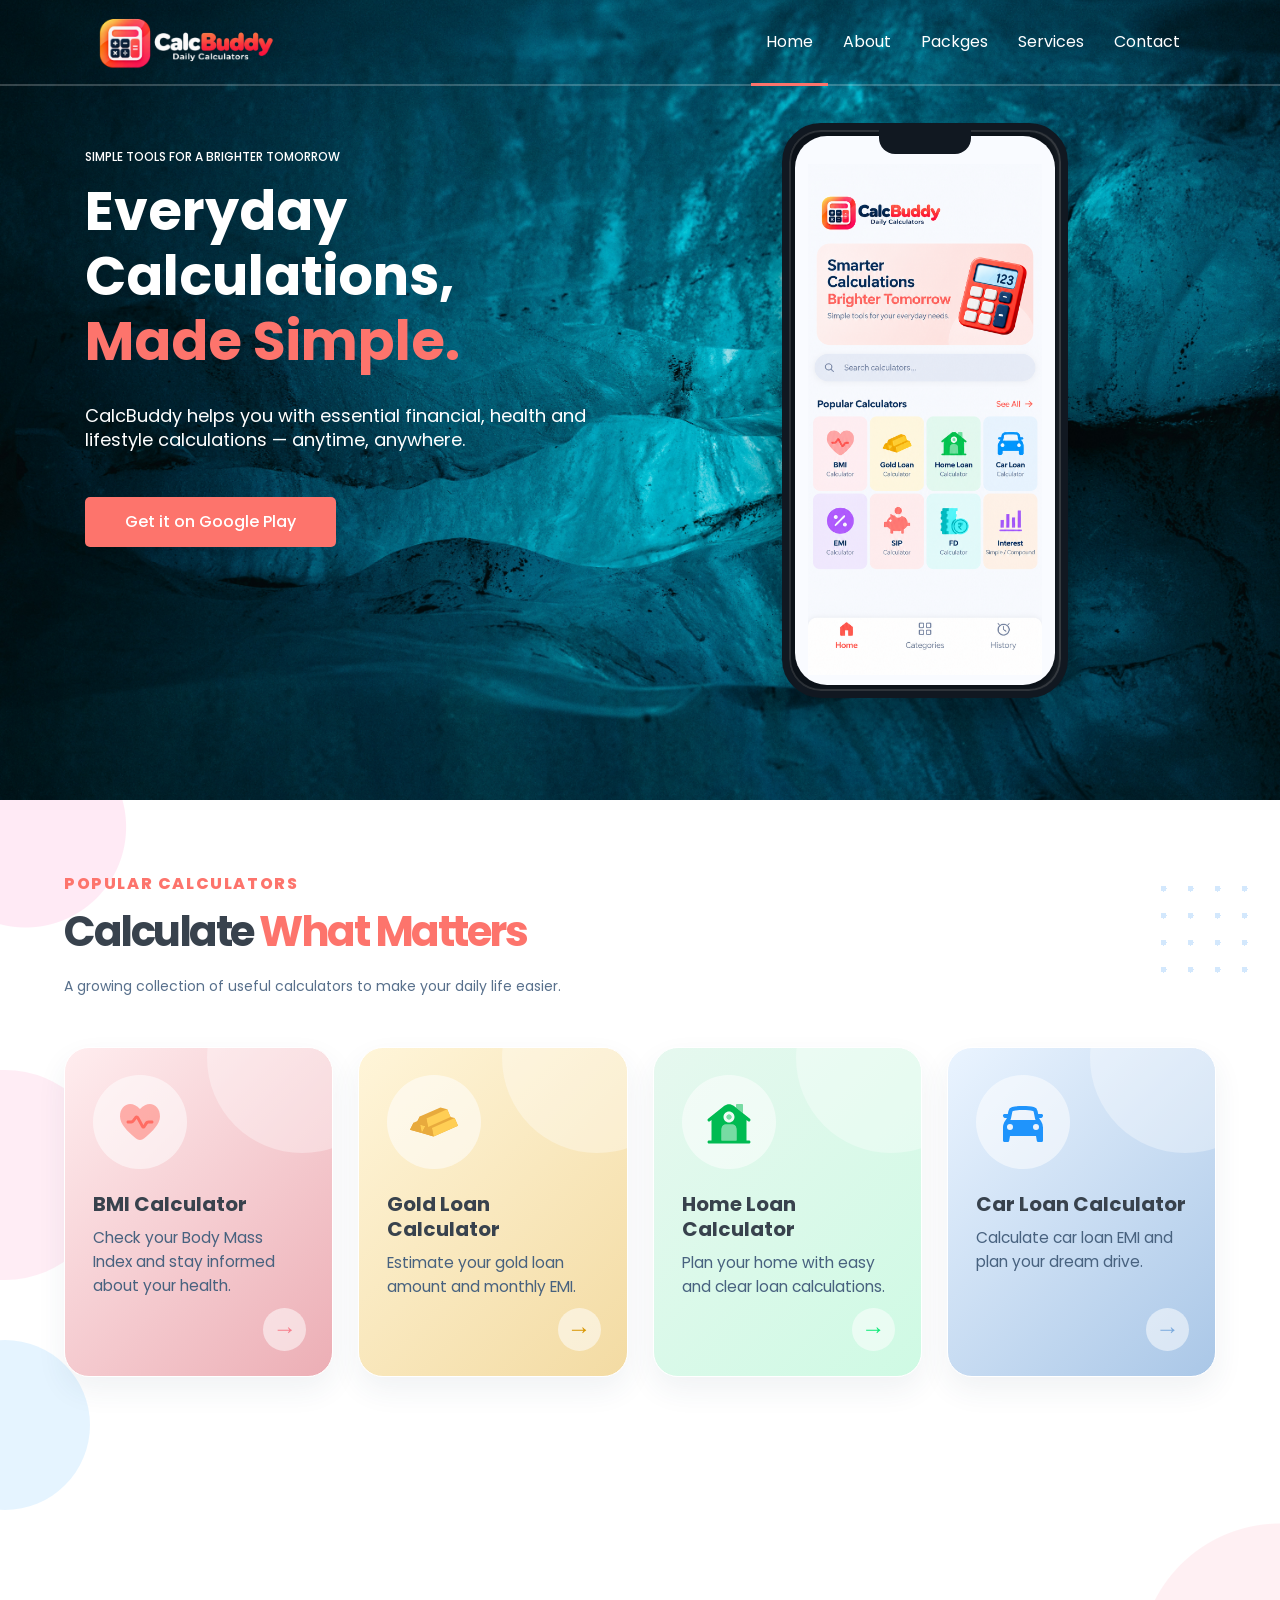
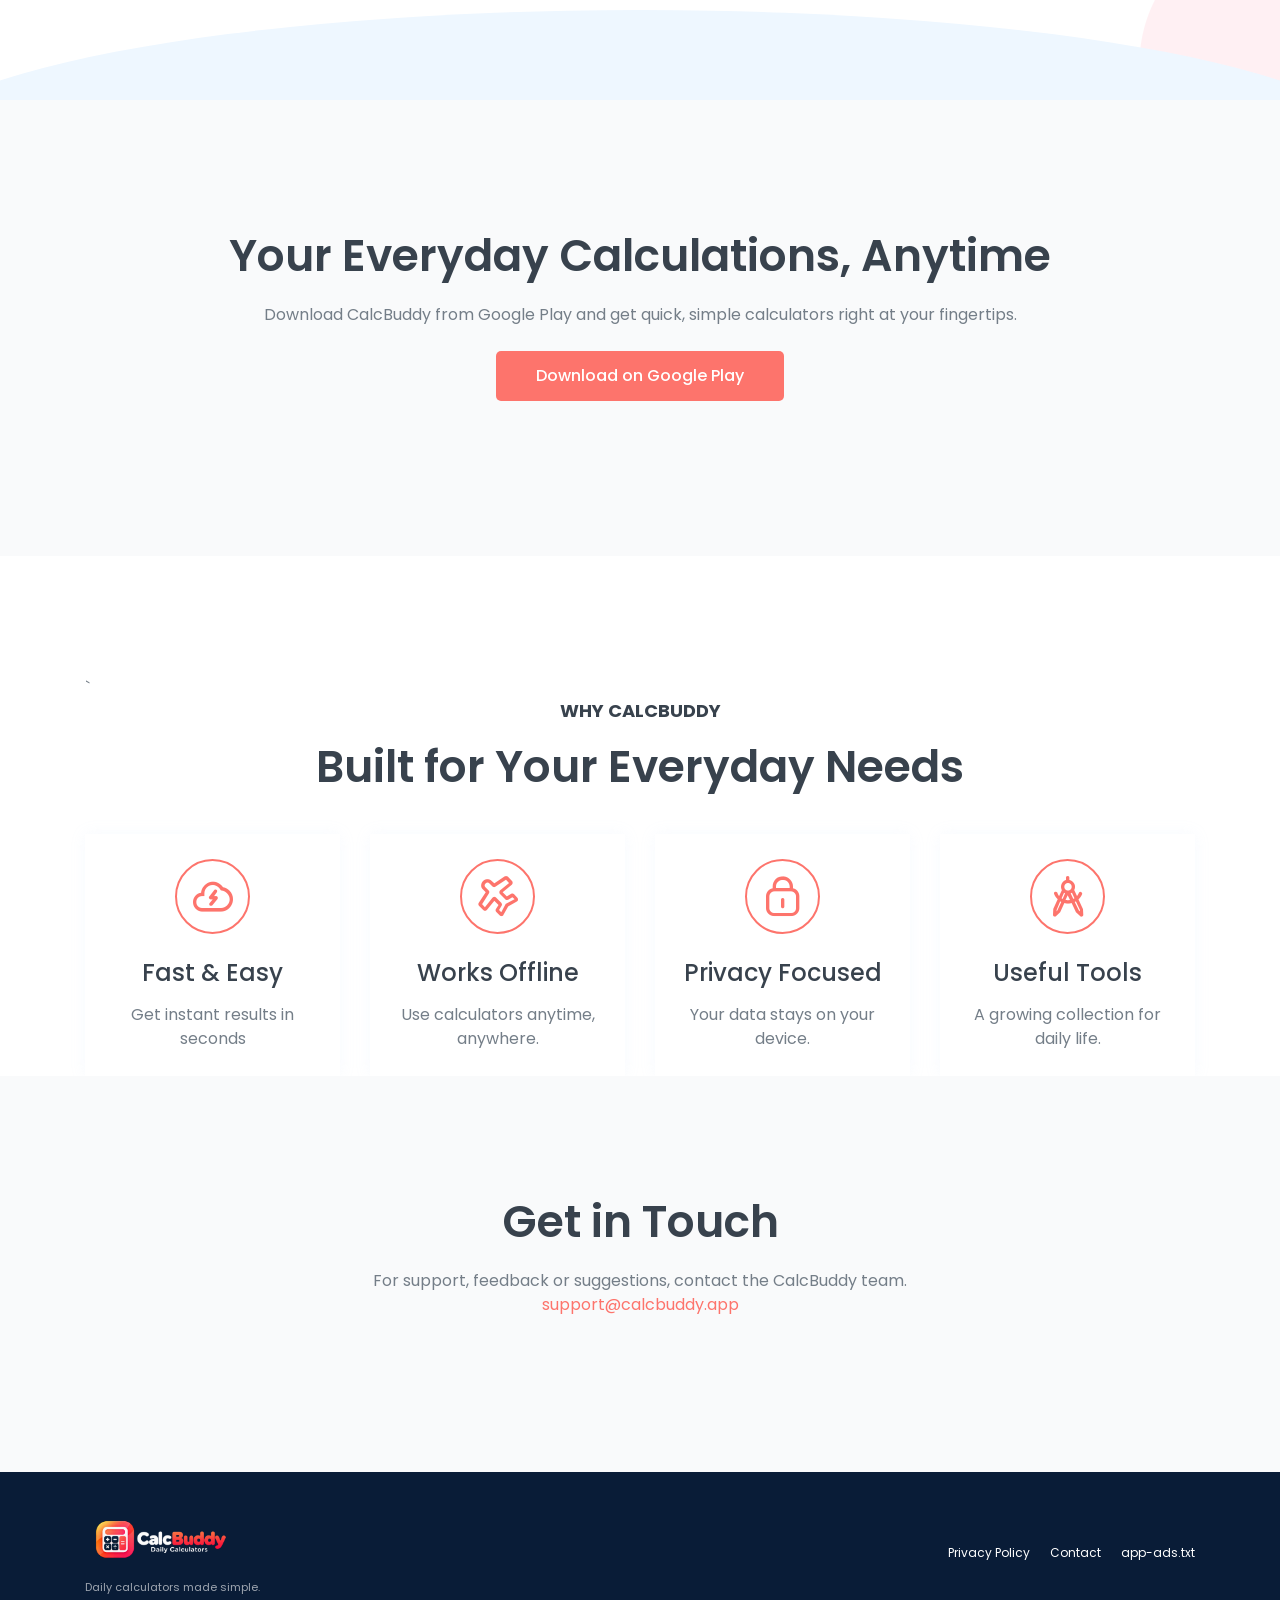
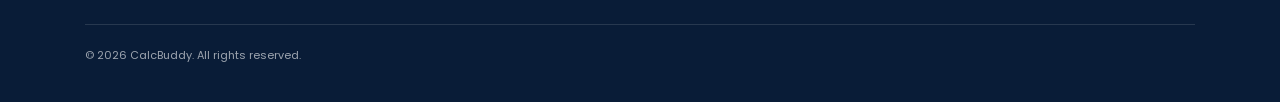
==== index.html @ 1e78cefa "website completed" ====
<!doctype html>
<html class="no-js" lang="en">

<head>
    <meta charset="utf-8">

    <!--====== Title ======-->
    <meta name="description" content="CalcBuddy - Simple everyday calculators for finance, health and lifestyle." />
  <title>CalcBuddy – Daily Calculators</title>

  
    <meta name="viewport" content="width=device-width, initial-scale=1">

    <!--====== Favicon Icon ======-->
    <link rel="shortcut icon" href="assets/images/favicon.ico?v=1.0" type="image/png">


    <!--====== Animate CSS ======-->
    <link rel="stylesheet" href="assets/css/animate.css">

    <!--====== Nice Select CSS ======-->
    <link rel="stylesheet" href="assets/css/nice-select.css">


    <!--====== Line Icons CSS ======-->
    <link rel="stylesheet" href="assets/css/LineIcons.2.0.css">

    <!--====== Bootstrap CSS ======-->
    <link rel="stylesheet" href="assets/css/bootstrap.4.5.2.min.css">

    <!--====== Default CSS ======-->
    <link rel="stylesheet" href="assets/css/default.css">

    <!--====== Style CSS ======-->
    <link rel="stylesheet" href="assets/css/style.css">

</head>

<body>
    <!--[if IE]>
    <p class="browserupgrade">You are using an <strong>outdated</strong> browser. Please <a href="https://browsehappy.com/">upgrade your browser</a> to improve your experience and security.</p>
  <![endif]-->

    <!--====== PRELOADER PART START ======-->

    <div class="preloader">
        <div class="loader">
            <div class="ytp-spinner">
                <div class="ytp-spinner-container">
                    <div class="ytp-spinner-rotator">
                        <div class="ytp-spinner-left">
                            <div class="ytp-spinner-circle"></div>
                        </div>
                        <div class="ytp-spinner-right">
                            <div class="ytp-spinner-circle"></div>
                        </div>
                    </div>
                </div>
            </div>
        </div>
    </div>

    <!--====== PRELOADER PART ENDS ======-->

    <!--====== HEADER PART START ======-->

    <section class="header_area">
        <div class="header_navbar">
            <div class="container">
                <div class="row">
                    <div class="col-lg-12">
                        <nav class="navbar navbar-expand-lg">
                            <a class="navbar-brand" href="index.html">
                                <img src="assets/images/calc_buddy_header.png" alt="Logo" class="logo">
                            </a>
                            <button class="navbar-toggler" type="button" data-toggle="collapse"
                                data-target="#navbarSupportedContent" aria-controls="navbarSupportedContent"
                                aria-expanded="false" aria-label="Toggle navigation">
                                <span class="toggler-icon"></span>
                                <span class="toggler-icon"></span>
                                <span class="toggler-icon"></span>
                            </button>

                            <div class="collapse navbar-collapse sub-menu-bar" id="navbarSupportedContent">
                                <ul id="nav" class="navbar-nav ml-auto">
                                    <li class="nav-item active">
                                        <a class="page-scroll" href="#home">Home</a>
                                    </li>
                                    <li class="nav-item">
                                        <a class="page-scroll" href="#about">About</a>
                                    </li>
                                    <li class="nav-item">
                                        <a class="page-scroll" href="#packges">Packges</a>
                                    </li>
                                    <li class="nav-item">
                                        <a class="page-scroll" href="#services">Services</a>
                                    </li>

                                    <li class="nav-item">
                                        <a class="page-scroll" href="#contact">Contact</a>
                                    </li>
                                </ul>
                            </div> <!-- navbar collapse -->
                        </nav> <!-- navbar -->
                    </div>
                </div> <!-- row -->
            </div> <!-- container -->
        </div> <!-- header navbar -->

        <div id="home" class="header_slider">
            <div class="single_slider bg_cover d-flex" style="background-image: url(assets/images/hero-area.jpg)">
                <div class="container">
                    <div class="row">
                        <div class="col-lg-6 col-md-8">
                            <div class="slider_content">
                                <h6 class="slider_subtitle wow fadeInLeftBig" data-wow-duration="1.3s"
                                    data-wow-delay="0.2s">SIMPLE TOOLS FOR A BRIGHTER TOMORROW</h6>
                                <h2 class="slider_title wow fadeInLeftBig" data-wow-duration="1.3s"
                                    data-wow-delay="0.2s">Everyday Calculations,<span> Made Simple.</span></h2>
                                <p class="wow fadeInLeftBig" data-wow-duration="1.3s" data-wow-delay="0.5s">CalcBuddy
                                    helps you with essential financial, health and lifestyle calculations — anytime,
                                    anywhere.</p>
                                <a href="javascript:void(0)" class="main-btn wow fadeInLeftBig" data-wow-duration="1.3s"
                                    data-wow-delay="0.8s">Get it on Google Play</a>
                            </div> <!-- slider content -->
                        </div>
                        <div class="col-lg-6 col-md-8">
                            <div class="phone-area" id="screenshots">
                                <div class="phone-shadow"></div>
                                <div class="phone">
                                    <div class="phone-notch"></div>
                                    <div class="phone-screen">
                                        <img src="assets/images/home_sceen_shot.png" alt="Logo" class="screenshot">
                                    </div>
                                </div>
                            </div>
                        </div>
                    </div> <!-- row -->
                </div> <!-- container -->
            </div> <!-- single slider -->
        </div> <!-- header slider -->
    </section>

    <!--====== HEADER PART ENDS ======-->

    <!--====== ABOUT PART START ======-->

    <section id="about" class="about_area">
        <div class="about_wrapper"> <!-- about image -->
            <div class="page">
  <div class="blob pink"></div><div class="blob blue"></div><div class="dots"></div>
  <section>
    <div class="copy">
      <div class="eyebrow">POPULAR CALCULATORS</div>
      <h1>Calculate <span>What Matters</span></h1>
      <p>A growing collection of useful calculators to make your daily life easier.</p>
    </div>



    <div class="grid">
      <a class="card bmi" href="#">
        <div class="icon">
             <img src="assets/images/bmi_icon.svg" alt="Logo" class="app-icons"></div><h2>BMI Calculator</h2>
        <p>Check your Body Mass Index and stay informed about your health.</p><span class="arrow">→</span>
      </a>
      <a class="card gold" href="#">
        <div class="icon goldicon">
             <img src="assets/images/gold_loan_icon.svg" alt="Logo" class="app-icons">
        </div><h2>Gold Loan Calculator</h2>
        <p>Estimate your gold loan amount and monthly EMI.</p><span class="arrow">→</span>
      </a>
      <a class="card home" href="#">
        <div class="icon house">
            <img src="assets/images/home_loan_icon.svg" alt="Logo" class="app-icons">
        </div><h2>Home Loan Calculator</h2>
        <p>Plan your home with easy and clear loan calculations.</p><span class="arrow">→</span>
      </a>
      <a class="card car" href="#">
        <div class="icon caricon">
            <img src="assets/images/car_loan_icon.svg" alt="Logo" class="app-icons">
        </div><h2>Car Loan Calculator</h2>
        <p>Calculate car loan EMI and plan your dream drive.</p><span class="arrow">→</span>
      </a>
    </div>
  </section>
</main>

            <!-- container -->
        </div> <!-- about wrapper -->
    </section>

    <!--====== ABOUT PART ENDS ======-->

    <!--====== DESTINATION PART START ======-->

    <section id="packges" class="destination_area pt-130 pb-130">

        <div class="section_title text-center pb-25">
            <h3 class="title">Your Everyday Calculations, Anytime</h3>
            <p>Download CalcBuddy from Google Play and get quick, simple calculators right at your fingertips.</p></br>
            <a href="#" target="_blank" rel="nofollow" class="main-btn">Download on Google Play</a>

        </div> <!-- section title -->

    </section>

    <!--====== DESTINATION PART ENDS ======-->

    <!--====== SERVICES PART START ======-->

    <section id="services" class="services_area pt-120">
        <div class="container">`
            <div class="row justify-content-center">
                <div class="col-lg-12">
                    <div class="section_title text-center pb-10">
                          <h5>WHY CALCBUDDY </p>
                        <h3 class="title">Built for Your Everyday Needs</h3>
                      
                    </div> <!-- section title -->
                </div>
            </div> <!-- row -->
            <div class="row">
                <div class="col-lg-3 col-sm-6">
                    <div class="single_service mt-30 text-center wow fadeInUpBig" data-wow-duration="1.3s"
                        data-wow-delay="0.2s">
                        <div class="services_icon">
                            <i class="lni lni-thunder-alt"></i>
                        </div>
                         <div class="services_content">
                            <h4 class="title">Fast & Easy</h4>
                            <p>Get instant results in seconds</p>
                        </div>
                    </div> <!-- single service -->
                </div>
                <div class="col-lg-3 col-sm-6">
                    <div class="single_service mt-30 text-center wow fadeInUpBig" data-wow-duration="1.3s"
                        data-wow-delay="0.4s">
                        <div class="services_icon">
                            <i class="lni lni-plane"></i>
                        </div>
                        <div class="services_content">
                            <h4 class="title">Works Offline</h4>
                            <p>Use calculators anytime, anywhere.</p>
                        </div>
                    </div> <!-- single service -->
                </div>
                <div class="col-lg-3 col-sm-6">
                    <div class="single_service mt-30 text-center wow fadeInUpBig" data-wow-duration="1.3s"
                        data-wow-delay="0.6s">
                        <div class="services_icon">
                            <i class="lni lni-lock-alt"></i>
                        </div>
                        <div class="services_content">
                            <h4 class="title">Privacy Focused</h4>
                            <p>Your data stays on your device.</p>
                        </div>
                    </div> <!-- single service -->
                </div>
                <div class="col-lg-3 col-sm-6">
                    <div class="single_service mt-30 text-center wow fadeInUpBig" data-wow-duration="1.3s"
                        data-wow-delay="0.8s">
                        <div class="services_icon">
                            <i class="lni lni-compass"></i>
                        </div>
                        <div class="services_content">
                            <h4 class="title">Useful Tools</h4>
                            <p>A growing collection for daily life.</p>
                        </div>
                    </div> <!-- single service -->
                </div>
            </div> <!-- row -->
        </div> <!-- container -->
    </section>

    <!--====== SERVICES PART ENDS ======-->







    <!--====== CONTACT PART START ======-->

    <section id="contact" class="contact_area pt-120 pb-130">
        <div class="container">
            <div class="row justify-content-center">
                <div class="col-lg-6">
                    <div class="section_title text-center pb-25">
                        <h3 class="title">Get in Touch</h3>
                        <p>For support, feedback or suggestions, contact the CalcBuddy team. </p>
                        <a class="contact-email" href="mailto:support@calcbuddy.app">support@calcbuddy.app</a>
                    </div> <!-- section title -->
                </div>
                 
            </div> <!-- row -->
           
        </div> <!-- container -->
    </section>

    <!--====== CONTACT PART ENDS ======-->

    <!--====== FOOTER PART START ======-->
  <footer  id="footer" class="footer_area">
    <div class="container footer-wrap">
      <div>
        <div class="footer-brand">
            <a href="#"><img src="assets/images/calc_buddy_header.png" alt="logo" class="footer-logo"></a>
        </div>
        <p>Daily calculators made simple.</p>
      </div>
      <div class="footer-links">
        <a href="privacy-policy.html">Privacy Policy</a>
        <a href="contact.html">Contact</a>
        <a href="app-ads.txt">app-ads.txt</a>
      </div>
      <p class="copyright">© 2026 CalcBuddy. All rights reserved.</p>
    </div>
  </footer>
  

    <!--====== FOOTER PART ENDS ======-->

    <!--====== BACK TOP TOP PART START ======-->

    <a href="#" class="back-to-top"><i class="lni lni-chevron-up"></i></a>

    <!--====== BACK TOP TOP PART ENDS ======-->






    <!--====== Jquery js ======-->
    <script src="assets/js/vendor/jquery-1.12.4.min.js"></script>
    <script src="assets/js/vendor/modernizr-3.7.1.min.js"></script>

    <!--====== Bootstrap js ======-->
    <script src="assets/js/popper.min.js"></script>
    <script src="assets/js/bootstrap.4.5.2.min.js"></script>


    <!--====== Scrolling Nav js ======-->
    <script src="assets/js/jquery.easing.min.js"></script>
    <script src="assets/js/scrolling-nav.js"></script>

    <!--====== Counter Up js ======-->
    <script src="assets/js/waypoints.min.js"></script>
    <script src="assets/js/jquery.counterup.min.js"></script>

    <!--====== Nice Select js ======-->
    <script src="assets/js/jquery.nice-select.min.js"></script>

    <!--====== WOW js ======-->
    <script src="assets/js/wow.min.js"></script>

    <!--====== Main js ======-->
    <script src="assets/js/main.js"></script>

</body>

</html>
---- assets/css/nice-select.css ----
.nice-select {
  -webkit-tap-highlight-color: transparent;
  background-color: #fff;
  border-radius: 5px;
  border: solid 1px #e8e8e8;
  box-sizing: border-box;
  clear: both;
  cursor: pointer;
  display: block;
  float: left;
  font-family: inherit;
  font-size: 14px;
  font-weight: normal;
  height: 42px;
  line-height: 40px;
  outline: none;
  padding-left: 18px;
  padding-right: 30px;
  position: relative;
  text-align: left !important;
  -webkit-transition: all 0.2s ease-in-out;
  transition: all 0.2s ease-in-out;
  -webkit-user-select: none;
     -moz-user-select: none;
      -ms-user-select: none;
          user-select: none;
  white-space: nowrap;
  width: auto; }
  .nice-select:hover {
    border-color: #dbdbdb; }
  .nice-select:active, .nice-select.open, .nice-select:focus {
    border-color: #999; }
  .nice-select:after {
    border-bottom: 2px solid #999;
    border-right: 2px solid #999;
    content: '';
    display: block;
    height: 5px;
    margin-top: -4px;
    pointer-events: none;
    position: absolute;
    right: 12px;
    top: 50%;
    -webkit-transform-origin: 66% 66%;
        -ms-transform-origin: 66% 66%;
            transform-origin: 66% 66%;
    -webkit-transform: rotate(45deg);
        -ms-transform: rotate(45deg);
            transform: rotate(45deg);
    -webkit-transition: all 0.15s ease-in-out;
    transition: all 0.15s ease-in-out;
    width: 5px; }
  .nice-select.open:after {
    -webkit-transform: rotate(-135deg);
        -ms-transform: rotate(-135deg);
            transform: rotate(-135deg); }
  .nice-select.open .list {
    opacity: 1;
    pointer-events: auto;
    -webkit-transform: scale(1) translateY(0);
        -ms-transform: scale(1) translateY(0);
            transform: scale(1) translateY(0); }
  .nice-select.disabled {
    border-color: #ededed;
    color: #999;
    pointer-events: none; }
    .nice-select.disabled:after {
      border-color: #cccccc; }
  .nice-select.wide {
    width: 100%; }
    .nice-select.wide .list {
      left: 0 !important;
      right: 0 !important; }
  .nice-select.right {
    float: right; }
    .nice-select.right .list {
      left: auto;
      right: 0; }
  .nice-select.small {
    font-size: 12px;
    height: 36px;
    line-height: 34px; }
    .nice-select.small:after {
      height: 4px;
      width: 4px; }
    .nice-select.small .option {
      line-height: 34px;
      min-height: 34px; }
  .nice-select .list {
    background-color: #fff;
    border-radius: 5px;
    box-shadow: 0 0 0 1px rgba(68, 68, 68, 0.11);
    box-sizing: border-box;
    margin-top: 4px;
    opacity: 0;
    overflow: hidden;
    padding: 0;
    pointer-events: none;
    position: absolute;
    top: 100%;
    left: 0;
    -webkit-transform-origin: 50% 0;
        -ms-transform-origin: 50% 0;
            transform-origin: 50% 0;
    -webkit-transform: scale(0.75) translateY(-21px);
        -ms-transform: scale(0.75) translateY(-21px);
            transform: scale(0.75) translateY(-21px);
    -webkit-transition: all 0.2s cubic-bezier(0.5, 0, 0, 1.25), opacity 0.15s ease-out;
    transition: all 0.2s cubic-bezier(0.5, 0, 0, 1.25), opacity 0.15s ease-out;
    z-index: 9; }
    .nice-select .list:hover .option:not(:hover) {
      background-color: transparent !important; }
  .nice-select .option {
    cursor: pointer;
    font-weight: 400;
    line-height: 40px;
    list-style: none;
    min-height: 40px;
    outline: none;
    padding-left: 18px;
    padding-right: 29px;
    text-align: left;
    -webkit-transition: all 0.2s;
    transition: all 0.2s; }
    .nice-select .option:hover, .nice-select .option.focus, .nice-select .option.selected.focus {
      background-color: #f6f6f6; }
    .nice-select .option.selected {
      font-weight: bold; }
    .nice-select .option.disabled {
      background-color: transparent;
      color: #999;
      cursor: default; }

.no-csspointerevents .nice-select .list {
  display: none; }

.no-csspointerevents .nice-select.open .list {
  display: block; }
---- assets/css/default.css ----
/* Deafult Margin & Padding */
/*-- Margin Top --*/
.mt-5 {
	margin-top: 5px;
}
.mt-10 {
	margin-top: 10px;
}
.mt-15 {
	margin-top: 15px;
}
.mt-20 {
	margin-top: 20px;
}
.mt-25 {
	margin-top: 25px;
}
.mt-30 {
	margin-top: 30px;
}
.mt-35 {
	margin-top: 35px;
}
.mt-40 {
	margin-top: 40px;
}
.mt-45 {
	margin-top: 45px;
}
.mt-50 {
	margin-top: 50px;
}
.mt-55 {
	margin-top: 55px;
}
.mt-60 {
	margin-top: 60px;
}
.mt-65 {
	margin-top: 65px;
}
.mt-70 {
	margin-top: 70px;
}
.mt-75 {
	margin-top: 75px;
}
.mt-80 {
	margin-top: 80px;
}
.mt-85 {
	margin-top: 85px;
}
.mt-90 {
	margin-top: 90px;
}
.mt-95 {
	margin-top: 95px;
}
.mt-100 {
	margin-top: 100px;
}
.mt-105 {
	margin-top: 105px;
}
.mt-110 {
	margin-top: 110px;
}
.mt-115 {
	margin-top: 115px;
}
.mt-120 {
	margin-top: 120px;
}
.mt-125 {
	margin-top: 125px;
}
.mt-130 {
	margin-top: 130px;
}
.mt-135 {
	margin-top: 135px;
}
.mt-140 {
	margin-top: 140px;
}
.mt-145 {
	margin-top: 145px;
}
.mt-150 {
	margin-top: 150px;
}
.mt-155 {
	margin-top: 155px;
}
.mt-160 {
	margin-top: 160px;
}
.mt-165 {
	margin-top: 165px;
}
.mt-170 {
	margin-top: 170px;
}
.mt-175 {
	margin-top: 175px;
}
.mt-180 {
	margin-top: 180px;
}
.mt-185 {
	margin-top: 185px;
}
.mt-190 {
	margin-top: 190px;
}
.mt-195 {
	margin-top: 195px;
}
.mt-200 {
	margin-top: 200px;
}
/*-- Margin Bottom --*/

.mb-5 {
	margin-bottom: 5px;
}
.mb-10 {
	margin-bottom: 10px;
}
.mb-15 {
	margin-bottom: 15px;
}
.mb-20 {
	margin-bottom: 20px;
}
.mb-25 {
	margin-bottom: 25px;
}
.mb-30 {
	margin-bottom: 30px;
}
.mb-35 {
	margin-bottom: 35px;
}
.mb-40 {
	margin-bottom: 40px;
}
.mb-45 {
	margin-bottom: 45px;
}
.mb-50 {
	margin-bottom: 50px;
}
.mb-55 {
	margin-bottom: 55px;
}
.mb-60 {
	margin-bottom: 60px;
}
.mb-65 {
	margin-bottom: 65px;
}
.mb-70 {
	margin-bottom: 70px;
}
.mb-75 {
	margin-bottom: 75px;
}
.mb-80 {
	margin-bottom: 80px;
}
.mb-85 {
	margin-bottom: 85px;
}
.mb-90 {
	margin-bottom: 90px;
}
.mb-95 {
	margin-bottom: 95px;
}
.mb-100 {
	margin-bottom: 100px;
}
.mb-105 {
	margin-bottom: 105px;
}
.mb-110 {
	margin-bottom: 110px;
}
.mb-115 {
	margin-bottom: 115px;
}
.mb-120 {
	margin-bottom: 120px;
}
.mb-125 {
	margin-bottom: 125px;
}
.mb-130 {
	margin-bottom: 130px;
}
.mb-135 {
	margin-bottom: 135px;
}
.mb-140 {
	margin-bottom: 140px;
}
.mb-145 {
	margin-bottom: 145px;
}
.mb-150 {
	margin-bottom: 150px;
}
.mb-155 {
	margin-bottom: 155px;
}
.mb-160 {
	margin-bottom: 160px;
}
.mb-165 {
	margin-bottom: 165px;
}
.mb-170 {
	margin-bottom: 170px;
}
.mb-175 {
	margin-bottom: 175px;
}
.mb-180 {
	margin-bottom: 180px;
}
.mb-185 {
	margin-bottom: 185px;
}
.mb-190 {
	margin-bottom: 190px;
}
.mb-195 {
	margin-bottom: 195px;
}
.mb-200 {
	margin-bottom: 200px;
}
/*-- margin left --*/
.ml-5 {
	margin-left: 5px;
}
.ml-10 {
	margin-left: 10px;
}
.ml-15 {
	margin-left: 15px;
}
.ml-20 {
	margin-left: 20px;
}
.ml-25 {
	margin-left: 25px;
}
.ml-30 {
	margin-left: 30px;
}
.ml-35 {
	margin-left: 35px;
}
.ml-40 {
	margin-left: 40px;
}
.ml-45 {
	margin-left: 45px;
}
.ml-50 {
	margin-left: 50px;
}
.ml-55 {
	margin-left: 55px;
}
.ml-60 {
	margin-left: 60px;
}
.ml-65 {
	margin-left: 65px;
}
.ml-70 {
	margin-left: 70px;
}
.ml-75 {
	margin-left: 75px;
}
.ml-80 {
	margin-left: 80px;
}
.ml-85 {
	margin-left: 85px;
}
.ml-90 {
	margin-left: 90px;
}
.ml-95 {
	margin-left: 95px;
}
.ml-100 {
	margin-left: 100px;
}
.ml-105 {
	margin-left: 105px;
}
.ml-110 {
	margin-left: 110px;
}
.ml-115 {
	margin-left: 115px;
}
.ml-120 {
	margin-left: 120px;
}
.ml-125 {
	margin-left: 125px;
}
.ml-130 {
	margin-left: 130px;
}
.ml-135 {
	margin-left: 135px;
}
.ml-140 {
	margin-left: 140px;
}
.ml-145 {
	margin-left: 145px;
}
.ml-150 {
	margin-left: 150px;
}
.ml-155 {
	margin-left: 155px;
}
.ml-160 {
	margin-left: 160px;
}
.ml-165 {
	margin-left: 165px;
}
.ml-170 {
	margin-left: 170px;
}
.ml-175 {
	margin-left: 175px;
}
.ml-180 {
	margin-left: 180px;
}
.ml-185 {
	margin-left: 185px;
}
.ml-190 {
	margin-left: 190px;
}
.ml-195 {
	margin-left: 195px;
}
.ml-200 {
	margin-left: 200px;
}
/*-- margin right --*/
.mr-5 {
	margin-right: 5px;
}
.mr-10 {
	margin-right: 10px;
}
.mr-15 {
	margin-right: 15px;
}
.mr-20 {
	margin-right: 20px;
}
.mr-25 {
	margin-right: 25px;
}
.mr-30 {
	margin-right: 30px;
}
.mr-35 {
	margin-right: 35px;
}
.mr-40 {
	margin-right: 40px;
}
.mr-45 {
	margin-right: 45px;
}
.mr-50 {
	margin-right: 50px;
}
.mr-55 {
	margin-right: 55px;
}
.mr-60 {
	margin-right: 60px;
}
.mr-65 {
	margin-right: 65px;
}
.mr-70 {
	margin-right: 70px;
}
.mr-75 {
	margin-right: 75px;
}
.mr-80 {
	margin-right: 80px;
}
.mr-85 {
	margin-right: 85px;
}
.mr-90 {
	margin-right: 90px;
}
.mr-95 {
	margin-right: 95px;
}
.mr-100 {
	margin-right: 100px;
}
.mr-105 {
	margin-right: 105px;
}
.mr-110 {
	margin-right: 110px;
}
.mr-115 {
	margin-right: 115px;
}
.mr-120 {
	margin-right: 120px;
}
.mr-125 {
	margin-right: 125px;
}
.mr-130 {
	margin-right: 130px;
}
.mr-135 {
	margin-right: 135px;
}
.mr-140 {
	margin-right: 140px;
}
.mr-145 {
	margin-right: 145px;
}
.mr-150 {
	margin-right: 150px;
}
.mr-155 {
	margin-right: 155px;
}
.mr-160 {
	margin-right: 160px;
}
.mr-165 {
	margin-right: 165px;
}
.mr-170 {
	margin-right: 170px;
}
.mr-175 {
	margin-right: 175px;
}
.mr-180 {
	margin-right: 180px;
}
.mr-185 {
	margin-right: 185px;
}
.mr-190 {
	margin-right: 190px;
}
.mr-195 {
	margin-right: 195px;
}
.mr-200 {
	margin-right: 200px;
}


/*-- Padding Top --*/

.pt-5 {
	padding-top: 5px;
}
.pt-10 {
	padding-top: 10px;
}
.pt-15 {
	padding-top: 15px;
}
.pt-20 {
	padding-top: 20px;
}
.pt-25 {
	padding-top: 25px;
}
.pt-30 {
	padding-top: 30px;
}
.pt-35 {
	padding-top: 35px;
}
.pt-40 {
	padding-top: 40px;
}
.pt-45 {
	padding-top: 45px;
}
.pt-50 {
	padding-top: 50px;
}
.pt-55 {
	padding-top: 55px;
}
.pt-60 {
	padding-top: 60px;
}
.pt-65 {
	padding-top: 65px;
}
.pt-70 {
	padding-top: 70px;
}
.pt-75 {
	padding-top: 75px;
}
.pt-80 {
	padding-top: 80px;
}
.pt-85 {
	padding-top: 85px;
}
.pt-90 {
	padding-top: 90px;
}
.pt-95 {
	padding-top: 95px;
}
.pt-100 {
	padding-top: 100px;
}
.pt-105 {
	padding-top: 105px;
}
.pt-110 {
	padding-top: 110px;
}
.pt-115 {
	padding-top: 115px;
}
.pt-120 {
	padding-top: 120px;
}
.pt-125 {
	padding-top: 125px;
}
.pt-130 {
	padding-top: 130px;
}
.pt-135 {
	padding-top: 135px;
}
.pt-140 {
	padding-top: 140px;
}
.pt-145 {
	padding-top: 145px;
}
.pt-150 {
	padding-top: 150px;
}
.pt-155 {
	padding-top: 155px;
}
.pt-160 {
	padding-top: 160px;
}
.pt-165 {
	padding-top: 165px;
}
.pt-170 {
	padding-top: 170px;
}
.pt-175 {
	padding-top: 175px;
}
.pt-180 {
	padding-top: 180px;
}
.pt-185 {
	padding-top: 185px;
}
.pt-190 {
	padding-top: 190px;
}
.pt-195 {
	padding-top: 195px;
}
.pt-200 {
	padding-top: 200px;
}
/*-- Padding Bottom --*/

.pb-5 {
	padding-bottom: 5px;
}
.pb-10 {
	padding-bottom: 10px;
}
.pb-15 {
	padding-bottom: 15px;
}
.pb-20 {
	padding-bottom: 20px;
}
.pb-25 {
	padding-bottom: 25px;
}
.pb-30 {
	padding-bottom: 30px;
}
.pb-35 {
	padding-bottom: 35px;
}
.pb-40 {
	padding-bottom: 40px;
}
.pb-45 {
	padding-bottom: 45px;
}
.pb-50 {
	padding-bottom: 50px;
}
.pb-55 {
	padding-bottom: 55px;
}
.pb-60 {
	padding-bottom: 60px;
}
.pb-65 {
	padding-bottom: 65px;
}
.pb-70 {
	padding-bottom: 70px;
}
.pb-75 {
	padding-bottom: 75px;
}
.pb-80 {
	padding-bottom: 80px;
}
.pb-85 {
	padding-bottom: 85px;
}
.pb-90 {
	padding-bottom: 90px;
}
.pb-95 {
	padding-bottom: 95px;
}
.pb-100 {
	padding-bottom: 100px;
}
.pb-105 {
	padding-bottom: 105px;
}
.pb-110 {
	padding-bottom: 110px;
}
.pb-115 {
	padding-bottom: 115px;
}
.pb-120 {
	padding-bottom: 120px;
}
.pb-125 {
	padding-bottom: 125px;
}
.pb-130 {
	padding-bottom: 130px;
}
.pb-135 {
	padding-bottom: 135px;
}
.pb-140 {
	padding-bottom: 140px;
}
.pb-145 {
	padding-bottom: 145px;
}
.pb-150 {
	padding-bottom: 150px;
}
.pb-155 {
	padding-bottom: 155px;
}
.pb-160 {
	padding-bottom: 160px;
}
.pb-165 {
	padding-bottom: 165px;
}
.pb-170 {
	padding-bottom: 170px;
}
.pb-175 {
	padding-bottom: 175px;
}
.pb-180 {
	padding-bottom: 180px;
}
.pb-185 {
	padding-bottom: 185px;
}
.pb-190 {
	padding-bottom: 190px;
}
.pb-195 {
	padding-bottom: 195px;
}
.pb-200 {
	padding-bottom: 200px;
}

/*-- Padding left --*/

.pl-0 {
	padding-left: 0px;
}
.pl-5 {
	padding-left: 5px;
}
.pl-10 {
	padding-left: 10px;
}
.pl-15 {
	padding-left: 15px;
}
.pl-20 {
	padding-left: 20px;
}
.pl-25 {
	padding-left: 25px;
}
.pl-30 {
	padding-left: 30px;
}
.pl-35 {
	padding-left: 35px;
}
.pl-40 {
	padding-left: 40px;
}
.pl-45 {
	padding-left: 45px;
}
.pl-50 {
	padding-left: 50px;
}
.pl-55 {
	padding-left: 55px;
}
.pl-60 {
	padding-left: 60px;
}
.pl-65 {
	padding-left: 65px;
}
.pl-70 {
	padding-left: 70px;
}
.pl-75 {
	padding-left: 75px;
}
.pl-80 {
	padding-left: 80px;
}
.pl-85 {
	padding-left: 85px;
}
.pl-90 {
	padding-left: 90px;
}
.pl-100 {
	padding-left: 100px;
}
.pl-105 {
	padding-left: 105px;
}
.pl-110 {
	padding-left: 110px;
}
.pl-115 {
	padding-left: 115px;
}
.pl-120 {
	padding-left: 120px;
}
.pl-125 {
	padding-left: 125px;
}
/*-- Padding right --*/

.pr-0 {
	padding-right: 0px;
}
.pr-5 {
	padding-right: 5px;
}
.pr-10 {
	padding-right: 10px;
}
.pr-15 {
	padding-right: 15px;
}
.pr-20 {
	padding-right: 20px;
}
.pr-25 {
	padding-right: 25px;
}
.pr-30 {
	padding-right: 30px;
}
.pr-35 {
	padding-right: 35px;
}
.pr-40 {
	padding-right: 40px;
}
.pr-45 {
	padding-right: 45px;
}
.pr-50 {
	padding-right: 50px;
}
.pr-55 {
	padding-right: 55px;
}
.pr-60 {
	padding-right: 60px;
}
.pr-65 {
	padding-right: 65px;
}
.pr-70 {
	padding-right: 70px;
}
.pr-75 {
	padding-right: 75px;
}
.pr-80 {
	padding-right: 80px;
}
.pr-85 {
	padding-right: 85px;
}
.pr-90 {
	padding-right: 90px;
}
.pr-95 {
	padding-right: 95px;
}
.pr-100 {
	padding-right: 100px;
}
.pr-105 {
	padding-right: 105px;
}
/* Background Color */

.gray-bg {
	background: #f6f6f6;
}
.white-bg {
	background: #fff;
}
.black-bg {
	background: #222;
}
/* Color */

.white {
	color: #fff;
}
.black {
	color: #222;
}
/* black overlay */

[data-overlay] {
	position: relative;
}
[data-overlay]::before {
	background: #000 none repeat scroll 0 0;
	content: "";
	height: 100%;
	left: 0;
	position: absolute;
	top: 0;
	width: 100%;
	z-index: 1;
}
[data-overlay="3"]::before {
	opacity: 0.3;
}
[data-overlay="4"]::before {
	opacity: 0.4;
}
[data-overlay="5"]::before {
	opacity: 0.5;
}
[data-overlay="6"]::before {
	opacity: 0.6;
}
[data-overlay="7"]::before {
	opacity: 0.7;
}
[data-overlay="8"]::before {
	opacity: 0.8;
}
[data-overlay="9"]::before {
	opacity: 0.9;
}
---- assets/css/style.css ----
/*-----------------------------------------------------------------------------------

    Template Name: Calcbuddy
    Author: Binoy vadakkedathmethil

-----------------------------------------------------------------------------------

/*===========================
    1. COMMON css 
===========================*/
@import url("https://fonts.googleapis.com/css?family=Poppins:300,400,500,600,700,800");
:root {
  --color-primary: #FD746C;
  --color-heading: #38424D;
  --color-body: #747E88;
  --color-dark: #222;
  --color-white: #fff;
  --color-light: #F9FAFB;
  --color-border: #DBDBDB;
  --color-muted: #a4a4a4;
  --color-facebook: #4977D9;
  --color-twitter: #55ACEE;
  --color-instagram: #E4405F;
  --color-linkedin: #0077B5;
  --color-blue-shadow: rgba(173, 206, 243, 0.1);
  --color-blue-shadow-medium: rgba(173, 206, 243, 0.2);
  --color-blue-shadow-strong: rgba(173, 206, 243, 0.25);
  --color-blue-shadow-heavy: rgba(173, 206, 243, 0.31);
  --color-blue-shadow-button: rgba(173, 206, 243, 0.66);
  --color-primary-shadow: rgba(238, 196, 30, 0.3);
  --color-primary-overlay: rgba(238, 196, 30, 0.8);
  --color-primary-team-overlay: rgba(238, 196, 30, 0.9);
  --color-heading-overlay: rgba(56, 66, 77, 0.24);
  --color-white-border: rgba(255, 255, 255, 0.21);
  --color-black-shadow: rgba(0, 0, 0, 0.05);
  --color-black-shadow-light: rgba(0, 0, 0, 0.1);
  --color-black-shadow-medium: rgba(0, 0, 0, 0.2);
    --navy: #102f55;
  --text: #58708c;
  --bg-dark: #091c37;
}

body {
  font-family: "Poppins", sans-serif;
  font-weight: normal;
  font-style: normal;
  color: var(--color-body);
}

* {
  margin: 0;
  padding: 0;
  -webkit-box-sizing: border-box;
  box-sizing: border-box;
}

img {
  max-width: 100%;
}

a:focus,
input:focus,
textarea:focus,
button:focus {
  text-decoration: none;
  outline: none;
}

a:focus,
a:hover {
  text-decoration: none;
  color: var(--color-primary);
}

a{color: var(--color-primary);}

i,
span,
a {
  display: inline-block;
}

audio,
canvas,
iframe,
img,
svg,
video {
  vertical-align: middle;
}

h1,
h2,
h3,
h4,
h5,
h6 {
  font-family: "Poppins", sans-serif;
  font-weight: 700;
  color: var(--color-heading);
  margin: 0px;
}

h1 {
  font-size: 48px;
}

h2 {
  font-size: 36px;
}

h3 {
  font-size: 28px;
}

h4 {
  font-size: 22px;
}

h5 {
  font-size: 18px;
}

h6 {
  font-size: 16px;
}

ul, ol {
  margin: 0px;
  padding: 0px;
  list-style-type: none;
}

p {
  font-size: 16px;
  font-weight: 400;
  line-height: 24px;
  color: var(--color-body);
  margin: 0px;
}

.bg_cover {
  background-position: center center;
  background-size: cover;
  background-repeat: no-repeat;
  width: 100%;
  height: 100%;
}

/*===== All Button Style =====*/
.main-btn {
  display: inline-block;
  font-weight: 500;
  text-align: center;
  white-space: nowrap;
  vertical-align: middle;
  -webkit-user-select: none;
  -moz-user-select: none;
  -ms-user-select: none;
  user-select: none;
  border: 0;
  padding: 0 40px;
  font-size: 16px;
  height: 50px;
  line-height: 50px;
  border-radius: 5px;
  color: var(--color-white);
  cursor: pointer;
  z-index: 5;
  -webkit-transition: all 0.4s ease-out 0s;
  transition: all 0.4s ease-out 0s;
  background-color: var(--color-primary);
}

.main-btn:hover {
  background-color: var(--color-primary-overlay);
  color: var(--color-white);
  -webkit-box-shadow: 0px 3px 22px 0px var(--color-primary-shadow);
  box-shadow: 0px 3px 22px 0px var(--color-primary-shadow);
}

.main-btn.main-btn-2 {
  background-color: var(--color-white);
  color: var(--color-primary);
  border-color: var(--color-primary);
}

.main-btn.main-btn-2:hover {
  background-color: var(--color-primary);
  border-color: var(--color-primary);
  color: var(--color-white);
}

/*===== Section Title Style =====*/
.section_title .title {
  font-size: 44px;
  font-weight: 600;
}

@media only screen and (min-width: 992px) and (max-width: 1199px) {
  .section_title .title {
    font-size: 38px;
  }
}

@media (max-width: 767px) {
  .section_title .title {
    font-size: 26px;
  }
}

@media only screen and (min-width: 576px) and (max-width: 767px) {
  .section_title .title {
    font-size: 30px;
  }
}

.section_title .title span {
  color: var(--color-primary);
}

.section_title p {
  margin-top: 20px;
}

/*===== All Slick Slide Outline Style =====*/
.slick-slide {
  outline: 0;
}

/*===== All Preloader Style =====*/
.preloader {
  /* Body Overlay */
  position: fixed;
  top: 0;
  left: 0;
  display: table;
  height: 100%;
  width: 100%;
  /* Change Background Color */
  background: var(--color-white);
  z-index: 99999;
}

.preloader .loader {
  display: table-cell;
  vertical-align: middle;
  text-align: center;
}

.preloader .loader .ytp-spinner {
  position: absolute;
  left: 50%;
  top: 50%;
  width: 64px;
  margin-left: -32px;
  z-index: 18;
  pointer-events: none;
}

.preloader .loader .ytp-spinner .ytp-spinner-container {
  pointer-events: none;
  position: absolute;
  width: 100%;
  padding-bottom: 100%;
  top: 50%;
  left: 50%;
  margin-top: -50%;
  margin-left: -50%;
  -webkit-animation: ytp-spinner-linspin 1568.2353ms linear infinite;
  animation: ytp-spinner-linspin 1568.2353ms linear infinite;
}

.preloader .loader .ytp-spinner .ytp-spinner-container .ytp-spinner-rotator {
  position: absolute;
  width: 100%;
  height: 100%;
  -webkit-animation: ytp-spinner-easespin 5332ms cubic-bezier(0.4, 0, 0.2, 1) infinite both;
  animation: ytp-spinner-easespin 5332ms cubic-bezier(0.4, 0, 0.2, 1) infinite both;
}

.preloader .loader .ytp-spinner .ytp-spinner-container .ytp-spinner-rotator .ytp-spinner-left {
  position: absolute;
  top: 0;
  left: 0;
  bottom: 0;
  overflow: hidden;
  right: 50%;
}

.preloader .loader .ytp-spinner .ytp-spinner-container .ytp-spinner-rotator .ytp-spinner-right {
  position: absolute;
  top: 0;
  right: 0;
  bottom: 0;
  overflow: hidden;
  left: 50%;
}

.preloader .loader .ytp-spinner-circle {
  -webkit-box-sizing: border-box;
          box-sizing: border-box;
  position: absolute;
  width: 200%;
  height: 100%;
  border-style: solid;
  /* Spinner Color */
  border-color: var(--color-primary) var(--color-primary) var(--color-light);
  border-radius: 50%;
  border-width: 6px;
}

.preloader .loader .ytp-spinner-left .ytp-spinner-circle {
  left: 0;
  right: -100%;
  border-right-color: var(--color-light);
  -webkit-animation: ytp-spinner-left-spin 1333ms cubic-bezier(0.4, 0, 0.2, 1) infinite both;
  animation: ytp-spinner-left-spin 1333ms cubic-bezier(0.4, 0, 0.2, 1) infinite both;
}

.preloader .loader .ytp-spinner-right .ytp-spinner-circle {
  left: -100%;
  right: 0;
  border-left-color: var(--color-light);
  -webkit-animation: ytp-right-spin 1333ms cubic-bezier(0.4, 0, 0.2, 1) infinite both;
  animation: ytp-right-spin 1333ms cubic-bezier(0.4, 0, 0.2, 1) infinite both;
}

/* Preloader Animations */
@-webkit-keyframes ytp-spinner-linspin {
  to {
    -webkit-transform: rotate(360deg);
    transform: rotate(360deg);
  }
}

@keyframes ytp-spinner-linspin {
  to {
    -webkit-transform: rotate(360deg);
    transform: rotate(360deg);
  }
}

@-webkit-keyframes ytp-spinner-easespin {
  12.5% {
    -webkit-transform: rotate(135deg);
    transform: rotate(135deg);
  }
  25% {
    -webkit-transform: rotate(270deg);
    transform: rotate(270deg);
  }
  37.5% {
    -webkit-transform: rotate(405deg);
    transform: rotate(405deg);
  }
  50% {
    -webkit-transform: rotate(540deg);
    transform: rotate(540deg);
  }
  62.5% {
    -webkit-transform: rotate(675deg);
    transform: rotate(675deg);
  }
  75% {
    -webkit-transform: rotate(810deg);
    transform: rotate(810deg);
  }
  87.5% {
    -webkit-transform: rotate(945deg);
    transform: rotate(945deg);
  }
  to {
    -webkit-transform: rotate(1080deg);
    transform: rotate(1080deg);
  }
}

@keyframes ytp-spinner-easespin {
  12.5% {
    -webkit-transform: rotate(135deg);
    transform: rotate(135deg);
  }
  25% {
    -webkit-transform: rotate(270deg);
    transform: rotate(270deg);
  }
  37.5% {
    -webkit-transform: rotate(405deg);
    transform: rotate(405deg);
  }
  50% {
    -webkit-transform: rotate(540deg);
    transform: rotate(540deg);
  }
  62.5% {
    -webkit-transform: rotate(675deg);
    transform: rotate(675deg);
  }
  75% {
    -webkit-transform: rotate(810deg);
    transform: rotate(810deg);
  }
  87.5% {
    -webkit-transform: rotate(945deg);
    transform: rotate(945deg);
  }
  to {
    -webkit-transform: rotate(1080deg);
    transform: rotate(1080deg);
  }
}

@-webkit-keyframes ytp-spinner-left-spin {
  0% {
    -webkit-transform: rotate(130deg);
    transform: rotate(130deg);
  }
  50% {
    -webkit-transform: rotate(-5deg);
    transform: rotate(-5deg);
  }
  to {
    -webkit-transform: rotate(130deg);
    transform: rotate(130deg);
  }
}

@keyframes ytp-spinner-left-spin {
  0% {
    -webkit-transform: rotate(130deg);
    transform: rotate(130deg);
  }
  50% {
    -webkit-transform: rotate(-5deg);
    transform: rotate(-5deg);
  }
  to {
    -webkit-transform: rotate(130deg);
    transform: rotate(130deg);
  }
}

@-webkit-keyframes ytp-right-spin {
  0% {
    -webkit-transform: rotate(-130deg);
    transform: rotate(-130deg);
  }
  50% {
    -webkit-transform: rotate(5deg);
    transform: rotate(5deg);
  }
  to {
    -webkit-transform: rotate(-130deg);
    transform: rotate(-130deg);
  }
}

@keyframes ytp-right-spin {
  0% {
    -webkit-transform: rotate(-130deg);
    transform: rotate(-130deg);
  }
  50% {
    -webkit-transform: rotate(5deg);
    transform: rotate(5deg);
  }
  to {
    -webkit-transform: rotate(-130deg);
    transform: rotate(-130deg);
  }
}

/*===========================
     02.HEADER css 
===========================*/
/*===== NAVBAR =====*/
.header_navbar {
  position: absolute;
  top: 0;
  left: 0;
  width: 100%;
  z-index: 99;
  -webkit-transition: all 0.3s ease-out 0s;
  transition: all 0.3s ease-out 0s;
  border-bottom: 2px solid var(--color-white-border);
}

.sticky {
  position: fixed;
  z-index: 99;
  background-color: var(--color-white);
  -webkit-box-shadow: 0px 20px 50px 0px var(--color-black-shadow);
  box-shadow: 0px 20px 50px 0px var(--color-black-shadow);
  -webkit-transition: all 0.3s ease-out 0s;
  transition: all 0.3s ease-out 0s;
}

.sticky .navbar {
  padding: 0;
}

@media only screen and (min-width: 768px) and (max-width: 991px) {
  .sticky .navbar {
    padding: 15px 0;
  }
}

@media (max-width: 767px) {
  .sticky .navbar {
    padding: 15px 0;
  }
}

.navbar {
  padding: 0;
  border-radius: 5px;
  position: relative;
  -webkit-transition: all 0.3s ease-out 0s;
  transition: all 0.3s ease-out 0s;
}

@media only screen and (min-width: 768px) and (max-width: 991px) {
  .navbar {
    padding: 20px 0;
  }
}

@media (max-width: 767px) {
  .navbar {
    padding: 20px 0;
  }
}

.navbar-brand {
  padding: 0;
}
.logo{
  width: 200px;
}

.navbar-toggler {
  padding: 0;
}

.navbar-toggler .toggler-icon {
  width: 30px;
  height: 2px;
  background-color: var(--color-white);
  display: block;
  margin: 5px 0;
  position: relative;
  -webkit-transition: all 0.3s ease-out 0s;
  transition: all 0.3s ease-out 0s;
}

.navbar-toggler.active .toggler-icon:nth-of-type(1) {
  -webkit-transform: rotate(45deg);
  transform: rotate(45deg);
  top: 7px;
}

.navbar-toggler.active .toggler-icon:nth-of-type(2) {
  opacity: 0;
}

.navbar-toggler.active .toggler-icon:nth-of-type(3) {
  -webkit-transform: rotate(135deg);
  transform: rotate(135deg);
  top: -7px;
}

@media only screen and (min-width: 768px) and (max-width: 991px) {
  .navbar-collapse {
    position: absolute;
    top: 100%;
    left: 0;
    width: 100%;
    background-color: var(--color-white);
    z-index: 9;
    -webkit-box-shadow: 0px 15px 20px 0px var(--color-black-shadow-light);
    box-shadow: 0px 15px 20px 0px var(--color-black-shadow-light);
    padding: 5px 12px;
  }
}

@media (max-width: 767px) {
  .navbar-collapse {
    position: absolute;
    top: 100%;
    left: 0;
    width: 100%;
    background-color: var(--color-white);
    z-index: 9;
    -webkit-box-shadow: 0px 15px 20px 0px var(--color-black-shadow-light);
    box-shadow: 0px 15px 20px 0px var(--color-black-shadow-light);
    padding: 5px 12px;
  }
}

.navbar-nav .nav-item {
  position: relative;
}

.navbar-nav .nav-item a {
  font-size: 16px;
  font-weight: 400;
  color: var(--color-white);
  -webkit-transition: all 0.3s ease-out 0s;
  transition: all 0.3s ease-out 0s;
  padding: 30px 15px;
  position: relative;
}

.navbar-nav .nav-item a::before {
  position: absolute;
  content: '';
  bottom: -2px;
  left: 0;
  width: 0;
  height: 3px;
  background-color: var(--color-primary);
  -webkit-transition: all 0.3s ease-out 0s;
  transition: all 0.3s ease-out 0s;
}

@media only screen and (min-width: 768px) and (max-width: 991px) {
  .navbar-nav .nav-item a::before {
    display: none;
  }
}

@media (max-width: 767px) {
  .navbar-nav .nav-item a::before {
    display: none;
  }
}

@media only screen and (min-width: 768px) and (max-width: 991px) {
  .navbar-nav .nav-item a {
    display: block;
    padding: 4px 0;
    color: var(--color-dark);
  }
}

@media (max-width: 767px) {
  .navbar-nav .nav-item a {
    display: block;
    padding: 4px 0;
    color: var(--color-dark);
  }
}

.navbar-nav .nav-item.active > a::before, .navbar-nav .nav-item:hover > a::before {
  width: 100%;
}

.navbar-nav .nav-item:hover .sub-menu {
  top: 100%;
  opacity: 1;
  visibility: visible;
}

@media only screen and (min-width: 768px) and (max-width: 991px) {
  .navbar-nav .nav-item:hover .sub-menu {
    top: 0;
  }
}

@media (max-width: 767px) {
  .navbar-nav .nav-item:hover .sub-menu {
    top: 0;
  }
}

.navbar-nav .nav-item .sub-menu {
  width: 200px;
  background-color: var(--color-white);
  -webkit-box-shadow: 0px 0px 20px 0px var(--color-black-shadow-light);
  box-shadow: 0px 0px 20px 0px var(--color-black-shadow-light);
  position: absolute;
  top: 110%;
  left: 0;
  opacity: 0;
  visibility: hidden;
  -webkit-transition: all 0.3s ease-out 0s;
  transition: all 0.3s ease-out 0s;
}

@media only screen and (min-width: 768px) and (max-width: 991px) {
  .navbar-nav .nav-item .sub-menu {
    position: relative;
    width: 100%;
    top: 0;
    display: none;
    opacity: 1;
    visibility: visible;
  }
}

@media (max-width: 767px) {
  .navbar-nav .nav-item .sub-menu {
    position: relative;
    width: 100%;
    top: 0;
    display: none;
    opacity: 1;
    visibility: visible;
  }
}

.navbar-nav .nav-item .sub-menu li {
  display: block;
}

.navbar-nav .nav-item .sub-menu li a {
  display: block;
  padding: 8px 20px;
  color: var(--color-dark);
}

.navbar-nav .nav-item .sub-menu li a.active, .navbar-nav .nav-item .sub-menu li a:hover {
  padding-left: 25px;
  color: var(--color-primary);
}

.navbar-nav .sub-nav-toggler {
  display: none;
}

@media only screen and (min-width: 768px) and (max-width: 991px) {
  .navbar-nav .sub-nav-toggler {
    display: block;
    position: absolute;
    right: 0;
    top: 0;
    background: none;
    color: var(--color-dark);
    font-size: 18px;
    border: 0;
    width: 30px;
    height: 30px;
  }
}

@media (max-width: 767px) {
  .navbar-nav .sub-nav-toggler {
    display: block;
    position: absolute;
    right: 0;
    top: 0;
    background: none;
    color: var(--color-dark);
    font-size: 18px;
    border: 0;
    width: 30px;
    height: 30px;
  }
}

.navbar-nav .sub-nav-toggler span {
  width: 8px;
  height: 8px;
  border-left: 1px solid var(--color-dark);
  border-bottom: 1px solid var(--color-dark);
  -webkit-transform: rotate(-45deg);
  transform: rotate(-45deg);
  position: relative;
  top: -5px;
}

.sticky .navbar-toggler .toggler-icon {
  background-color: var(--color-dark);
}

.sticky .navbar-nav .nav-item a {
  color: var(--color-dark);
}

.sticky .navbar-nav .nav-item.active > a, .sticky .navbar-nav .nav-item:hover > a {
  color: var(--color-primary);
}

/*===== SLIDER =====*/
.single_slider {
  height: 800px;
  position: relative;
  overflow: hidden;
}

@media only screen and (min-width: 1400px) {
  .single_slider {
    height: 950px;
  }
}

@media only screen and (min-width: 992px) and (max-width: 1199px) {
  .single_slider {
    border-bottom-left-radius: 105px;
  }
}

@media only screen and (min-width: 768px) and (max-width: 991px) {
  .single_slider {
    height: 700px;
  }
}

@media (max-width: 767px) {
  .single_slider {
    height: 600px;
    border-bottom-left-radius: 85px;
  }
}

.single_slider::before {
  position: absolute;
  content: '';
  background-color:linear-gradient(90deg, rgba(4,20,43,.72), rgba(7,34,66,.42)),
    linear-gradient(180deg, rgba(9,34,66,.2), rgba(5,22,45,.62));
   
  width: 100%;
  height: 100%;
  left: 0;
  top: 0;
}

.slider_content {
  padding-top: 150px;
}

.slider_content .slider_title {
  font-size: 54px;
  color: var(--color-white);
  margin-top: 15px;
}
.slider_content .slider_subtitle {
  font-size: 12px;
  color: var(--color-white);
  font-weight: 500;
}
/* Phone */
.phone-area {
  height: 650px;
  position: relative;
  display: flex;
  align-items: center;
  justify-content: center;
}

.phone {
  width: 286px;
  height: 575px;
  border: 7px solid #111821;
  border-radius: 39px;
  background: #0b1118;
  position: relative;
  box-shadow:
    0 30px 55px rgba(0,0,0,.45),
    inset 0 0 0 2px rgba(255,255,255,.12);
  transform: translateY(85px);
  z-index: 4;
}

.phone::after {
  content: "";
  position: absolute;
  inset: 0;
  border-radius: 31px;
  box-shadow: inset -4px 0 7px rgba(255,255,255,.08);
  pointer-events: none;
}

.phone-notch {
  width: 92px;
  height: 25px;
  background: #111821;
  border-radius: 0 0 16px 16px;
  position: absolute;
  top: -1px;
  left: 50%;
  transform: translateX(-50%);
  z-index: 5;
}

.phone-screen {
  position: absolute;
  inset: 6px;
  overflow: hidden;
  border-radius: 32px;
  background: #f9fbff;
  color: #13284a;
  padding: 28px 13px 10px;
}

.status-bar {
  display: flex;
  justify-content: space-between;
  font-size: 8px;
  font-weight: 600;
  padding: 0 4px 9px;
}

.app-top {
  display: flex;
  justify-content: space-between;
  align-items: center;
  margin-bottom: 13px;
}

.mini-brand {
  display: flex;
  align-items: center;
  gap: 6px;
}

.mini-logo {
  width: 29px;
  height: 29px;
  display: grid;
  place-items: center;
  border-radius: 8px;
  background: linear-gradient(145deg, #ff625b, #ffb927);
  font-size: 18px;
  font-weight: 800;
}

.mini-brand b {
  display: block;
  font-size: 12px;
  line-height: 1;
}

.mini-brand b span {
  color: #ff625b;
}

.mini-brand small {
  display: block;
  font-size: 5px;
  letter-spacing: .4px;
  margin-top: 2px;
}

.settings {
  font-size: 15px;
  color: #74829a;
}

.app-banner {
  height: 108px;
  border-radius: 17px;
  background: linear-gradient(135deg, #d9eaff, #fff0e5);
  padding: 17px 14px;
  display: flex;
  justify-content: space-between;
  align-items: center;
}

.app-banner strong {
  display: block;
  font-size: 13px;
  line-height: 1.15;
}

.app-banner small {
  display: block;
  font-size: 5px;
  color: #ff625b;
  margin-top: 8px;
}

.banner-calculator {
  width: 55px;
  height: 70px;
  display: grid;
  place-items: center;
  color: #fff;
  background: #2d87df;
  border: 4px solid #163a65;
  border-radius: 8px;
  transform: rotate(7deg);
  font-size: 25px;
}

.popular-head {
  display: flex;
  justify-content: space-between;
  margin: 15px 2px 8px;
  font-size: 9px;
}

.popular-head span {
  color: #2676db;
}

.calc-grid {
  display: grid;
  grid-template-columns: 1fr 1fr;
  gap: 8px;
}

.calc-tile {
  min-height: 91px;
  border-radius: 13px;
  padding: 10px;
  display: flex;
  flex-direction: column;
}

.calc-tile i {
  font-style: normal;
  font-size: 20px;
  margin-bottom: 5px;
}

.calc-tile b {
  font-size: 8px;
}

.calc-tile small {
  font-size: 6px;
  color: #66768f;
  margin-top: 2px;
}

.calc-tile.green { background: #eefaf5; }
.calc-tile.green i { color: #1eb980; }
.calc-tile.gold { background: #fff8e7; }
.calc-tile.gold i { color: #e5a400; }
.calc-tile.blue { background: #edf5ff; }
.calc-tile.blue i { color: #3286ed; }
.calc-tile.red { background: #fff0f1; }
.calc-tile.red i { color: #ff5d61; }

.phone-nav {
  position: absolute;
  bottom: 0;
  left: 0;
  right: 0;
  height: 54px;
  background: rgba(255,255,255,.96);
  border-top: 1px solid #edf0f5;
  display: grid;
  grid-template-columns: repeat(4, 1fr);
  text-align: center;
}

.phone-nav div {
  padding-top: 7px;
  color: #9aa5b7;
}

.phone-nav span,
.phone-nav small {
  display: block;
}

.phone-nav span {
  font-size: 13px;
}

.phone-nav small {
  font-size: 6px;
  margin-top: 3px;
}

.phone-nav .selected {
  color: #ff5d61;
}

.hand-note {
  position: absolute;
  right: -15px;
  top: 255px;
  color: #fff;
  z-index: 5;
  transform: rotate(-3deg);
}

.hand-note > span {
  font-family: "Pacifico", cursive;
  font-size: 22px;
  line-height: 1.15;
  display: block;
}

.note-line {
  width: 75px;
  height: 3px;
  background: var(--yellow);
  transform: rotate(-7deg);
  margin: 10px 0 0 10px;
}

.note-arrow {
  font-size: 50px;
  transform: rotate(17deg);
  position: absolute;
  left: -5px;
  top: 65px;
}

.phone-shadow {
  position: absolute;
  width: 260px;
  height: 60px;
  background: rgba(0,0,0,.35);
  filter: blur(25px);
  bottom: 30px;
  border-radius: 50%;
}


@media only screen and (min-width: 992px) and (max-width: 1199px) {
  .slider_content .slider_title {
    font-size: 44px;
  }
}

@media only screen and (min-width: 768px) and (max-width: 991px) {
  .slider_content .slider_title {
    font-size: 40px;
  }
}

@media (max-width: 767px) {
  .slider_content .slider_title {
    font-size: 30px;
  }
}

@media only screen and (min-width: 576px) and (max-width: 767px) {
  .slider_content .slider_title {
    font-size: 40px;
  }
}

.slider_content .slider_title span {
  display: block;
  color: var(--color-primary);
}

.slider_content p {
  font-size: 18px;
  color: var(--color-white);
  margin-top: 30px;
}

@media (max-width: 767px) {
  .slider_content p {
    font-size: 16px;
  }
}

.slider_content .main-btn {
  margin-top: 45px;
}

/*===========================
        03.ABOUT css 
===========================*/
.about_wrapper {
  position: relative;
}



@media only screen and (min-width: 768px) and (max-width: 991px) {
  .about_content {
    margin-top: 45px;
  }
}

@media (max-width: 767px) {
  .about_content {
    margin-top: 45px;
  }
}

.about_content .main-btn {
  margin-top: 45px;
}

.about_content .main-btn:hover {
  -webkit-box-shadow: 0px 5px 20px 0px var(--color-black-shadow-medium);
  box-shadow: 0px 5px 20px 0px var(--color-black-shadow-medium);
}

.about_counter {
  margin-left: -15px;
  margin-right: -15px;
  padding-top: 30px;
}

.single_counter {
  background-color: var(--color-white);
  -webkit-box-shadow: 0px 0px 25px 0px var(--color-blue-shadow-strong);
  box-shadow: 0px 0px 25px 0px var(--color-blue-shadow-strong);
  width: 192px;
  height: 142px;
  text-align: center;
  margin-top: 30px;
  margin-left: 15px;
  margin-right: 15px;
}

@media only screen and (min-width: 768px) and (max-width: 991px) {
  .single_counter {
    width: 20.6%;
  }
}

@media (max-width: 767px) {
  .single_counter {
    width: 40%;
    padding: 10px;
  }
}

.single_counter span {
  font-size: 34px;
  font-weight: 700;
  color: var(--color-heading);
}

@media only screen and (min-width: 768px) and (max-width: 991px) {
  .single_counter span {
    font-size: 24px;
  }
}

@media (max-width: 767px) {
  .single_counter span {
    font-size: 24px;
  }
}

.single_counter p {
  font-size: 18px;
  font-weight: 500;
}

@media only screen and (min-width: 768px) and (max-width: 991px) {
  .single_counter p {
    font-size: 16px;
  }
}

@media (max-width: 767px) {
  .single_counter p {
    font-size: 14px;
  }
}

.single_counter.counter_1 {
  border-top-right-radius: 25px;
  border-bottom-left-radius: 25px;
}

.single_counter.counter_2 {
  border-top-left-radius: 25px;
  border-bottom-right-radius: 25px;
}

/*===========================
     04.DESTINATION css 
===========================*/
.destination_area {
  background-color: var(--color-light);
}

.single_destination .destination_image img {
  width: 100%;
}

.single_destination .destination_content {
  background-color: var(--color-white);
  padding: 25px;
  -webkit-transition: all 0.3s ease-out 0s;
  transition: all 0.3s ease-out 0s;
  -webkit-box-shadow: 0px 0px 15px 0px var(--color-blue-shadow-medium);
  box-shadow: 0px 0px 15px 0px var(--color-blue-shadow-medium);
  position: relative;
}

.single_destination .destination_content .main-btn {
  font-size: 14px;
  padding: 0 15px;
  height: 35px;
  line-height: 35px;
  border-radius: 50px;
  background-color: var(--color-white);
  color: var(--color-heading);
  -webkit-box-shadow: 0px 3px 30px 0px var(--color-blue-shadow-button);
  box-shadow: 0px 3px 30px 0px var(--color-blue-shadow-button);
  position: absolute;
  right: 25px;
  top: -18px;
}

.single_destination .destination_content .title a {
  font-size: 20px;
  font-weight: 500;
  color: var(--color-heading);
  -webkit-transition: all 0.3s ease-out 0s;
  transition: all 0.3s ease-out 0s;
}

@media (max-width: 767px) {
  .single_destination .destination_content .title a {
    font-size: 18px;
  }
}

.single_destination .destination_content .price {
  font-size: 16px;
  margin-top: 10px;
  -webkit-transition: all 0.3s ease-out 0s;
  transition: all 0.3s ease-out 0s;
}

.single_destination .destination_content .more {
  width: 35px;
  height: 35px;
  line-height: 35px;
  text-align: center;
  background-color: var(--color-primary);
  color: var(--color-white);
  border-radius: 50%;
  -webkit-transition: all 0.3s ease-out 0s;
  transition: all 0.3s ease-out 0s;
  position: absolute;
  bottom: 25px;
  right: 25px;
}

.single_destination:hover .destination_content {
  background-color: var(--color-primary);
}

.single_destination:hover .destination_content .title a {
  color: var(--color-white);
}

.single_destination:hover .destination_content .price {
  color: var(--color-white);
}

.single_destination:hover .destination_content .more {
  color: var(--color-primary);
  background-color: var(--color-white);
}

/*===========================
      05.SERVICE css 
===========================*/
.single_service {
  -webkit-box-shadow: 0px 0px 15px 0px var(--color-blue-shadow);
  box-shadow: 0px 0px 15px 0px var(--color-blue-shadow);
  padding: 25px 15px;
  background-color: var(--color-white);
  -webkit-transition: all 0.3s ease-out 0s;
  transition: all 0.3s ease-out 0s;
}

.single_service .services_icon i {
  width: 75px;
  height: 75px;
  border: 2px solid var(--color-primary);
  line-height: 71px;
  text-align: center;
  border-radius: 50%;
  font-size: 40px;
  color: var(--color-primary);
  -webkit-transition: all 0.3s ease-out 0s;
  transition: all 0.3s ease-out 0s;
}

.single_service .services_content .title {
  margin-top: 25px;
  color: var(--color-heading);
  -webkit-transition: all 0.3s ease-out 0s;
  transition: all 0.3s ease-out 0s;
  font-size: 24px;
  font-weight: 500;
}

@media only screen and (min-width: 992px) and (max-width: 1199px) {
  .single_service .services_content .title {
    font-size: 22px;
  }
}

@media (max-width: 767px) {
  .single_service .services_content .title {
    font-size: 20px;
  }
}

.single_service .services_content p {
  margin-top: 15px;
}

.single_service:hover {
  -webkit-box-shadow: 0px 0px 15px 0px var(--color-blue-shadow-medium);
  box-shadow: 0px 0px 15px 0px var(--color-blue-shadow-medium);
}

.single_service:hover .services_icon i {
  background: var(--color-primary);
  color: var(--color-white);
}

/*===========================
      06.GELLARY css 
===========================*/
.single_gallery {
  position: relative;
}

.single_gallery img {
  width: 100%;
  border-top-left-radius: 25px;
  border-bottom-right-radius: 25px;
}

.single_gallery a {
  width: 73px;
  height: 73px;
  line-height: 73px;
  text-align: center;
  background-color: var(--color-primary);
  color: var(--color-white);
  border-radius: 50%;
  font-size: 30px;
  position: absolute;
  top: 50%;
  left: 50%;
  -webkit-transition: all 0.3s ease-out 0s;
  transition: all 0.3s ease-out 0s;
  -webkit-transform: translate(-50%, -50%) scale(0);
  transform: translate(-50%, -50%) scale(0);
}

.single_gallery:hover a {
  -webkit-transform: translate(-50%, -50%) scale(1);
  transform: translate(-50%, -50%) scale(1);
}

/*===========================
      07.TEAM css 
===========================*/
.team_area {
  background-color: var(--color-light);
}

.single_team {
  position: relative;
}

.single_team .team_image {
  position: relative;
  overflow: hidden;
}

.single_team .team_image img {
  width: 100%;
}

.single_team .team_image::before {
  position: absolute;
  content: '';
  top: 0;
  left: -80px;
  width: 100%;
  height: 100%;
  -webkit-transform: skewX(-30deg) translateX(-100%);
  transform: skewX(-30deg) translateX(-100%);
  background-color: var(--color-primary-team-overlay);
  -webkit-transition: all 0.3s ease-out 0s;
  transition: all 0.3s ease-out 0s;
}

@media only screen and (min-width: 992px) and (max-width: 1199px) {
  .single_team .team_image::before {
    left: -65px;
  }
}

@media only screen and (min-width: 768px) and (max-width: 991px) {
  .single_team .team_image::before {
    left: -103px;
  }
}

@media (max-width: 767px) {
  .single_team .team_image::before {
    left: -90px;
  }
}

@media only screen and (min-width: 576px) and (max-width: 767px) {
  .single_team .team_image::before {
    left: -75px;
  }
}

.single_team .team_content {
  position: absolute;
  top: 50%;
  left: 0;
  width: 100%;
  -webkit-transform: translateY(-50%);
  transform: translateY(-50%);
  padding: 25px;
}

@media only screen and (min-width: 992px) and (max-width: 1199px) {
  .single_team .team_content {
    padding: 20px;
  }
}

.single_team .team_content .team_name {
  color: var(--color-white);
  font-weight: 500;
  font-size: 20px;
  -webkit-transform: translateY(100%);
  transform: translateY(100%);
  -webkit-transition: all 0.3s ease-out 0s;
  transition: all 0.3s ease-out 0s;
  opacity: 0;
}

.single_team .team_content p {
  margin-top: 5px;
  font-weight: 300;
  color: var(--color-white);
  -webkit-transform: translateY(100%);
  transform: translateY(100%);
  -webkit-transition: all 0.3s ease-out 0s;
  transition: all 0.3s ease-out 0s;
  opacity: 0;
}

.single_team .team_content .social {
  margin-top: 15px;
}

.single_team .team_content .social li {
  display: inline-block;
  margin-right: 8px;
  -webkit-transform: translateY(100%);
  transform: translateY(100%);
  -webkit-transition: all 0.3s ease-out 0s;
  transition: all 0.3s ease-out 0s;
  opacity: 0;
}

.single_team .team_content .social li a {
  width: 25px;
  height: 25px;
  line-height: 23px;
  text-align: center;
  border: 1px solid var(--color-white);
  border-radius: 50%;
  font-size: 12px;
  color: var(--color-white);
  -webkit-transition: all 0.3s ease-out 0s;
  transition: all 0.3s ease-out 0s;
}

.single_team .team_content .social li a:hover {
  background-color: var(--color-white);
  color: var(--color-primary);
}

.single_team:hover .team_image::before {
  -webkit-transform: skewX(-30deg) translateX(0);
  transform: skewX(-30deg) translateX(0);
}

.single_team:hover .team_content .team_name {
  -webkit-transform: translateY(0%);
  transform: translateY(0%);
  -webkit-transition-delay: 0.3s;
  transition-delay: 0.3s;
  opacity: 1;
}

.single_team:hover .team_content p {
  -webkit-transform: translateY(0%);
  transform: translateY(0%);
  -webkit-transition-delay: 0.4s;
  transition-delay: 0.4s;
  opacity: 1;
}

.single_team:hover .team_content .social li {
  -webkit-transform: translateY(0%);
  transform: translateY(0%);
  opacity: 1;
}

.single_team:hover .team_content .social li:nth-of-type(1) {
  -webkit-transition-delay: 0.5s;
  transition-delay: 0.5s;
}

.single_team:hover .team_content .social li:nth-of-type(2) {
  -webkit-transition-delay: 0.6s;
  transition-delay: 0.6s;
}

.single_team:hover .team_content .social li:nth-of-type(3) {
  -webkit-transition-delay: 0.7s;
  transition-delay: 0.7s;
}

/*===========================
     08.TESTIMONIUAL css 
===========================*/
.single_testimonial {
  padding: 30px;
  background-color: var(--color-white);
  border-top-left-radius: 25px;
  border-bottom-right-radius: 25px;
  -webkit-box-shadow: 0px 0px 22px 0px var(--color-blue-shadow-heavy);
  box-shadow: 0px 0px 22px 0px var(--color-blue-shadow-heavy);
  position: relative;
  margin: 30px 0;
}

.single_testimonial i {
  font-size: 60px;
  line-height: 60px;
  color: var(--color-primary);
  position: absolute;
  top: 30px;
  right: 30px;
}

.single_testimonial img {
  border-radius: 5px;
  display: inline-block;
}

.single_testimonial .author_name {
  font-size: 18px;
  font-weight: 500;
  margin-top: 20px;
}

.single_testimonial .sub_title {
  font-size: 14px;
  font-weight: 300;
  margin-top: 10px;
}

.single_testimonial p {
  margin-top: 20px;
}

.testimonial_active .slick-dots {
  width: 100%;
  text-align: center;
}

.testimonial_active .slick-dots li {
  display: inline-block;
  margin: 0 3px;
}

.testimonial_active .slick-dots li button {
  width: 15px;
  height: 15px;
  background: none;
  border: 2px solid var(--color-primary);
  border-radius: 50%;
  font-size: 0;
  -webkit-transition: all 0.3s ease-out 0s;
  transition: all 0.3s ease-out 0s;
  -webkit-transform: translateX(-50%);
  transform: translateX(-50%);
}

.testimonial_active .slick-dots li.slick-active button {
  background-color: var(--color-primary);
}

/*===========================
         09.BLOG css 
===========================*/
.single_blog {
  padding: 30px;
  -webkit-box-shadow: 0px 0px 22px 0px var(--color-blue-shadow);
  box-shadow: 0px 0px 22px 0px var(--color-blue-shadow);
  -webkit-transition: all 0.3s ease-out 0s;
  transition: all 0.3s ease-out 0s;
}

@media only screen and (min-width: 992px) and (max-width: 1199px) {
  .single_blog {
    padding: 20px;
  }
}

@media (max-width: 767px) {
  .single_blog {
    padding: 10px;
  }
}

@media only screen and (min-width: 576px) and (max-width: 767px) {
  .single_blog {
    padding: 20px;
  }
}

.single_blog:hover {
  -webkit-box-shadow: 0px 0px 22px 0px var(--color-blue-shadow-heavy);
  box-shadow: 0px 0px 22px 0px var(--color-blue-shadow-heavy);
}

.single_blog .blog_image img {
  width: 100%;
}

.single_blog .blog_content {
  padding-top: 25px;
}

.single_blog .blog_content .blog_meta ul li {
  font-size: 16px;
  color: var(--color-body);
  display: inline-block;
}

.single_blog .blog_content .blog_meta ul li + li {
  margin-left: 30px;
}

.single_blog .blog_content .blog_meta ul li a {
  color: var(--color-body);
}

.single_blog .blog_content .blog_title a {
  font-size: 20px;
  font-weight: 500;
  color: var(--color-heading);
  -webkit-transition: all 0.3s ease-out 0s;
  transition: all 0.3s ease-out 0s;
  margin-top: 15px;
}

@media only screen and (min-width: 992px) and (max-width: 1199px) {
  .single_blog .blog_content .blog_title a {
    font-size: 18px;
  }
}

@media (max-width: 767px) {
  .single_blog .blog_content .blog_title a {
    font-size: 18px;
  }
}

.single_blog .blog_content .blog_title a:hover {
  color: var(--color-primary);
}

.single_blog .blog_content p {
  margin-top: 15px;
}

.single_blog .blog_content .more {
  margin-top: 15px;
  color: var(--color-primary);
  font-size: 16px;
  font-weight: 500;
}

.single_blog .blog_content_2 {
  padding-left: 30px;
  padding-top: 0;
}

@media (max-width: 767px) {
  .single_blog .blog_content_2 {
    padding-left: 0;
    padding-top: 25px;
  }
}

@media only screen and (min-width: 576px) and (max-width: 767px) {
  .single_blog .blog_content_2 {
    padding-left: 30px;
    padding-top: 0;
  }
}

.single_blog .blog_content_2 .blog_title a {
  margin-top: 0;
}

.blog_share {
  padding-top: 20px;
}

.blog_share span {
  font-size: 24px;
  font-weight: 500;
  color: var(--color-heading);
}

@media only screen and (min-width: 992px) and (max-width: 1199px) {
  .blog_share span {
    font-size: 20px;
  }
}

@media (max-width: 767px) {
  .blog_share span {
    font-size: 18px;
  }
}

.blog_share .social li {
  display: inline-block;
  margin-left: 15px;
  margin-top: 10px;
}

.blog_share .social li a {
  width: 35px;
  height: 35px;
  line-height: 35px;
  text-align: center;
  font-size: 18px;
  color: var(--color-white);
  border-radius: 5px;
}

@media only screen and (min-width: 992px) and (max-width: 1199px) {
  .blog_share .social li a {
    width: 30px;
    height: 30px;
    line-height: 30px;
    font-size: 16px;
  }
}

@media (max-width: 767px) {
  .blog_share .social li a {
    width: 30px;
    height: 30px;
    line-height: 30px;
    font-size: 16px;
  }
}

.blog_share .social li .social_1 {
  background-color: var(--color-facebook);
}

.blog_share .social li .social_2 {
  background-color: var(--color-twitter);
}

.blog_share .social li .social_3 {
  background-color: var(--color-instagram);
}

.blog_share .social li .social_4 {
  background-color: var(--color-linkedin);
}

/*===========================
        10.CONTACT css 
===========================*/
.contact_area {
  background-color: var(--color-light);
}

.single_form {
  margin-top: 30px;
}

.single_form input,
.single_form textarea {
  width: 100%;
  height: 60px;
  padding: 0 25px;
  border: 2px solid var(--color-border);
  border-radius: 50px;
  background-color: var(--color-white);
  color: var(--color-body);
  -webkit-transition: all 0.3s ease-out 0s;
  transition: all 0.3s ease-out 0s;
}

.single_form input::-webkit-input-placeholder,
.single_form textarea::-webkit-input-placeholder {
  opacity: 1;
  color: var(--color-border);
}

.single_form input:-ms-input-placeholder,
.single_form textarea:-ms-input-placeholder {
  opacity: 1;
  color: var(--color-border);
}

.single_form input::-ms-input-placeholder,
.single_form textarea::-ms-input-placeholder {
  opacity: 1;
  color: var(--color-border);
}

.single_form input::placeholder,
.single_form textarea::placeholder {
  opacity: 1;
  color: var(--color-border);
}

.single_form input::-moz-placeholder,
.single_form textarea::-moz-placeholder {
  opacity: 1;
  color: var(--color-border);
}

.single_form input::-moz-placeholder,
.single_form textarea::-moz-placeholder {
  opacity: 1;
  color: var(--color-border);
}

.single_form input::-webkit-input-placeholder,
.single_form textarea::-webkit-input-placeholder {
  opacity: 1;
  color: var(--color-border);
}

.single_form input:focus,
.single_form textarea:focus {
  border-color: var(--color-primary);
}

.single_form textarea {
  height: 230px;
  padding-top: 15px;
  border-radius: 25px;
  resize: none;
}

.single_form .main-btn {
  border-radius: 50px;
}

.single_form .main-btn:hover {
  -webkit-box-shadow: 0px 3px 22px 0px var(--color-primary-shadow);
  box-shadow: 0px 3px 22px 0px var(--color-primary-shadow);
}

.single_form .nice-select {
  float: none;
  border-radius: 0;
  width: 100%;
  height: 60px;
  line-height: 58px;
  padding: 0 25px;
  border: 2px solid var(--color-border);
  border-radius: 50px;
}

.single_form .nice-select::after {
  width: 8px;
  height: 8px;
  right: 25px;
  border-color: var(--color-body);
}

.single_form .nice-select:focus {
  border-color: var(--color-primary);
}

.single_form .nice-select .current {
  font-size: 16px;
  color: var(--color-body);
  font-weight: 600;
  line-height: 58px;
}

.single_form .nice-select .list {
  width: 100%;
  border-radius: 0;
}

.single_form .nice-select .list .option {
  font-size: 14px;
  color: var(--color-muted);
  line-height: 30px;
  min-height: 30px;
}

/*===========================
        11.FOOTER css 
===========================*/
.footer_area {
  background-color: var(--bg-dark);
}
.footer-logo{
  width: 150px;
}
.footer_about p {
  color: var(--color-white);
  margin-top: 5px;
}

.footer_about .social li {
  display: inline-block;
  margin-top: 35px;
}

.footer_about .social li + li {
  margin-left: 15px;
}

.footer_about .social li a {
  width: 35px;
  height: 35px;
  line-height: 35px;
  text-align: center;
  font-size: 18px;
  color: var(--color-white);
  border-radius: 5px;
}

.footer_about .social li .social_1 {
  background-color: var(--color-facebook);
}

.footer_about .social li .social_2 {
  background-color: var(--color-twitter);
}

.footer_about .social li .social_3 {
  background-color: var(--color-instagram);
}

.footer_about .social li .social_4 {
  background-color: var(--color-linkedin);
}

.footer_title {
  font-size: 24px;
  font-weight: 500;
  color: var(--color-white);
}

@media (max-width: 767px) {
  .footer_title {
    font-size: 20px;
  }
}

.footer_link {
  width: 50%;
}

.footer_link .link {
  padding-top: 30px;
}

.footer_link .link li {
  margin-top: 15px;
}

.footer_link .link li a {
  font-size: 16px;
  color: var(--color-white);
  -webkit-transition: all 0.3s ease-out 0s;
  transition: all 0.3s ease-out 0s;
}

.footer_link .link li a:hover {
  color: var(--color-primary);
}

.footer_subscribe p {
  color: var(--color-white);
  margin-top: 45px;
}

.footer_subscribe .subscribe_form {
  position: relative;
  margin-top: 30px;
}

.footer_subscribe .subscribe_form input {
  width: 100%;
  height: 60px;
  border-radius: 5px;
  padding: 0 25px;
  border: 0;
  color: var(--color-heading);
}

.footer_subscribe .subscribe_form button {
  height: 40px;
  width: 40px;
  border: 0;
  font-size: 28px;
  color: var(--color-white);
  background-color: var(--color-primary);
  border-radius: 5px;
  position: absolute;
  right: 10px;
  top: 10px;
}

/*===== BACK TO TOP =====*/
.back-to-top {
  font-size: 20px;
  color: var(--color-white);
  position: fixed;
  right: 20px;
  bottom: 20px;
  width: 40px;
  height: 40px;
  line-height: 40px;
  border-radius: 5px;
  background-color: var(--color-primary);
  text-align: center;
  z-index: 99;
  -webkit-transition: all 0.3s ease-out 0s;
  transition: all 0.3s ease-out 0s;
  display: none;
}

.back-to-top:hover {
  color: var(--color-white);
  background-color: var(--color-primary);
}
/*# sourceMappingURL=style.css.map */

.screenshot{
  width: 100%;
  height: 100%;
  
}



.page {
  min-height: 100vh;
  position: relative;
  overflow: hidden;
  padding: 72px 5vw 120px;
  background: radial-gradient(
      circle at 2% 3%,
      #ffeaf5 0 100px,
      transparent 101px
    ),
    radial-gradient(circle at 100% 96%, #fff0f3 0 140px, transparent 141px),
    #fff;
}
.page:after {
  content: "";
  position: absolute;
  left: -8%;
  right: -8%;
  bottom: -170px;
  height: 260px;
  background: #eef7ff;
  border-radius: 50% 50% 0 0/55% 55% 0 0;
}
section {
  position: relative;
  z-index: 2;
  max-width: 1510px;
  margin: auto;
}
.copy {
  max-width: 950px;
}
.eyebrow {
  color: var(--color-primary);
  font-size: 16px;
  font-weight: 800;
  letter-spacing: 1.6px;
  margin-bottom: 14px;
}
h1 {
  font-size: clamp(30px, 5vw, 42px);
  line-height: 1.06;
  letter-spacing: -2.5px;
}
h1 span {
  color: var(--color-primary);
}
.copy > p {
  margin-top: 20px;
  color: var(--text);
  font-size: clamp(12px, 1.4vw, 14px);
  line-height: 1.6;
}
.hero-art {
  position: absolute;
  right: 2%;
  top: -35px;
  width: 380px;
  height: 290px;
}
.note {
  position: absolute;
  left: 15px;
  top: 10px;
  color: #93a7bd;
  font: 22px/1.05 cursive;
  transform: rotate(-4deg);
}
.calc {
  position: absolute;
  right: 48px;
  top: 35px;
  width: 135px;
  height: 205px;
  padding: 16px;
  border-radius: 25px;
  background: linear-gradient(145deg, #ff786e, #ed2929);
  transform: rotate(13deg);
  box-shadow: 0 18px 30px #d9575738, inset 0 -7px #9e222222;
}
.display {
  height: 55px;
  border: 4px solid #183d60;
  border-radius: 12px;
  background: #d9f3fa;
  color: #183d60;
  display: flex;
  align-items: center;
  justify-content: flex-end;
  padding: 0 10px;
  font-size: 22px;
  font-weight: 700;
}
.keys {
  margin-top: 13px;
  display: grid;
  grid-template-columns: repeat(3, 1fr);
  gap: 8px;
}
.keys i {
  height: 27px;
  border-radius: 7px;
  background: #f7f7ef;
  box-shadow: 0 3px 3px #0002;
}
.keys .dark {
  background: #183d60;
}
.spark {
  position: absolute;
  width: 8px;
  height: 30px;
  border-radius: 8px;
  background: #ff9a43;
  transform: rotate(28deg);
}
.s1 {
  right: 20px;
  top: 5px;
}
.s2 {
  right: -4px;
  top: 45px;
  transform: rotate(76deg);
}
.s3 {
  right: 2px;
  top: 80px;
  transform: rotate(90deg);
}
.grid {
  display: grid;
  grid-template-columns: repeat(4, 1fr);
  gap: 25px;
  margin-top: 50px;
}
.card {
  position: relative;
  overflow: hidden;
  min-height: 330px;
  padding: 27px 28px;
  border-radius: 25px;
  text-decoration: none;
  color: var(--navy);
  border: 1px solid #fff;
  box-shadow: 0 13px 30px #28466412;
  transition: 0.25s;
}
.card:hover {
  transform: translateY(-7px);
  box-shadow: 0 22px 45px #28466422;
}
.card:before {
  content: "";
  position: absolute;
  width: 190px;
  height: 190px;
  right: -65px;
  top: -85px;
  border-radius: 50%;
  background: #fff5;
}
.bmi {
  background: linear-gradient(135deg, #FFEDEF, #ecaeb5);
}
.gold {
  background: linear-gradient(135deg, #FFF5D9, #f3dba3);
}
.home {
  background: linear-gradient(135deg, #E6F8EF, #cffae4);
}
.car {
  background: linear-gradient(135deg, #EAF4FF, #aac7e7);
}
.icon {
  position: relative;
  width: 94px;
  height: 94px;
  border-radius: 50%;
  background: #fff8;
  display: flex;
  align-items: center;
  justify-content: center;
  margin-bottom: 23px;
  font-size: 50px;
  color: #ff657c;
}
.icon small {
  position: absolute;
  font-size: 24px;
  left: 31px;
  top: 43px;
}
.app-icons{
  width:48px;
  height:48px;
}




.card h2 {
  position: relative;
  font-size: 20px;
  line-height: 1.25;
  margin-bottom: 9px;
}
.card p {
  position: relative;
  max-width: 290px;
  color: #48627f;
  font-size: 15.5px;
  line-height: 1.55;
}
.arrow {
  position: absolute;
  right: 26px;
  bottom: 25px;
  width: 43px;
  height: 43px;
  border-radius: 50%;
  background: #fff8;
  display: flex;
  align-items: center;
  justify-content: center;
  font-size: 24px;
  transition: 0.2s;
}
.card:hover .arrow {
  transform: translateX(4px);
  background: #fffd;
}
.bmi .arrow {
  color: #f77e8c;
}
.gold .arrow {
  color: #d99500;
}
.home .arrow {
  color: #0ce977;
}
.car .arrow {
  color: #7baadd;
}
.blob {
  position: absolute;
  border-radius: 50%;
  pointer-events: none;
}
.pink {
  width: 210px;
  height: 210px;
  left: -100px;
  top: 270px;
  background: #ffe4f0aa;
}
.blue {
  width: 170px;
  height: 170px;
  left: -80px;
  bottom: 190px;
  background: #dff2ffcc;
}
.dots {
  position: absolute;
  right: 20px;
  top: 75px;
  width: 110px;
  height: 110px;
  background-image: radial-gradient(#b6d8fb 3px, transparent 3px);
  background-size: 27px 27px;
  opacity: 0.6;
}
@media (max-width: 1150px) {
  .hero-art {
    transform: scale(0.8);
    transform-origin: top right;
  }
  .grid {
    grid-template-columns: repeat(2, 1fr);
  }
}
@media (max-width: 760px) {
  .page {
    padding: 48px 22px 100px;
  }
  .hero-art {
    position: relative;
    right: auto;
    top: auto;
    width: 100%;
    height: 210px;
    transform: scale(0.75);
    transform-origin: top right;
    margin-top: 10px;
  }
  .grid {
    grid-template-columns: 1fr;
    margin-top: 20px;
  }
  .card {
    min-height: 270px;
  }
  .dots {
    display: none;
  }
  h1 {
    font-size: 46px;
  }
}
@media (max-width: 480px) {
  .page {
    padding: 38px 16px 80px;
  }
  .eyebrow {
    font-size: 14px;
  }
  h1 {
    font-size: 38px;
  }
  .copy > p {
    font-size: 15px;
  }
  .hero-art {
    height: 180px;
    transform: scale(0.62);
  }
  .card {
    min-height: 250px;
    padding: 23px;
  }
}


.section-label {
  font-size: 12px;
  font-weight: 700;
  color: #536a8c;
  letter-spacing: 1.5px;
}

/* Footer */
footer.footer_area {
  background: #091c37;
  color: #fff;
  padding: 35px 0;
}

.footer-wrap {
  display: grid;
  grid-template-columns: 1fr auto;
  gap: 20px 50px;
  align-items: center;
}

.footer-brand {
  font-size: 22px;
  font-weight: 800;
}

.footer-brand span {
  color: #ff625b;
}

.footer-wrap p {
  margin: 5px 0 0;
  color: rgba(255,255,255,.6);
  font-size: 11px;
}

.footer-links {
  display: flex;
  gap: 20px;
  font-size: 12px;
}
.footer-links a {
  color: var(--white);
  text-decoration: none;
  transition: .2s;
}

.footer-links a:hover {
  color: var(--color-primary);
}

.copyright {
  grid-column: 1 / -1;
  border-top: 1px solid rgba(255,255,255,.12);
  padding-top: 18px;
}

/* Responsive */
@media (max-width: 1050px) {
  .nav {
    gap: 18px;
  }

  .nav-cta {
    padding: 11px 15px;
  }

  .hero h1 {
    font-size: 52px;
  }

  .phone {
    transform: scale(.9) translateY(15px);
  }

  .hand-note {
    right: -35px;
  }
}

@media (max-width: 900px) {
  .site-header {
    position: absolute;
  }

  .nav {
    display: none;
    position: absolute;
    top: 82px;
    left: 20px;
    right: 20px;
    padding: 15px;
    background: rgba(8,29,59,.97);
    border-radius: 16px;
    flex-direction: column;
    align-items: stretch;
    gap: 0;
  }

  .nav.open {
    display: flex;
  }

  .nav a {
    padding: 13px;
  }

  .nav a.active::after {
    display: none;
  }

  .menu-toggle {
    display: block;
  }

  .nav-cta {
    display: none;
  }

  .hero {
    min-height: auto;
  }

  .hero-grid {
    grid-template-columns: 1fr;
    padding-top: 130px;
  }

  .hero-copy {
    padding-top: 10px;
    text-align: center;
    margin: 0 auto;
  }

  .hero-text {
    margin-left: auto;
    margin-right: auto;
  }

  .hero-actions,
  .trust-row {
    justify-content: center;
  }

  .phone-area {
    height: 630px;
    margin-top: -10px;
  }

  .calculator-cards,
  .benefits-grid {
    grid-template-columns: repeat(2, 1fr);
  }

  .section-heading-row {
    align-items: flex-start;
  }
}

@media (max-width: 600px) {
  .container {
    width: min(100% - 28px, 1160px);
  }

  .nav-wrap {
    height: 82px;
  }

  .brand-name {
    font-size: 20px;
  }

  .brand-mark {
    width: 43px;
    height: 43px;
  }

  .hero-grid {
    padding-top: 115px;
  }

  .hero h1 {
    font-size: 42px;
    letter-spacing: -1.7px;
  }

  .hero-text {
    font-size: 14px;
  }

  .hero-actions {
    flex-direction: column;
  }

  .btn {
    width: 100%;
  }

  .trust-row {
    gap: 15px;
  }

  .trust-item {
    min-width: 135px;
    text-align: left;
  }

  .phone-area {
    height: 610px;
  }

  .phone {
    transform: scale(.82) translateY(10px);
  }

  .hand-note {
    right: -18px;
    top: 250px;
    transform: scale(.78) rotate(-3deg);
  }

  .section {
    padding: 45px 0;
  }

  .section-heading-row {
    display: block;
  }

  .outline-link {
    display: inline-block;
    margin-top: 18px;
  }

  .calculator-cards,
  .benefits-grid {
    grid-template-columns: 1fr;
  }

  .download-card {
    flex-direction: column;
    align-items: flex-start;
    padding: 30px;
  }

  .footer-wrap {
    grid-template-columns: 1fr;
  }

  .footer-links {
    flex-wrap: wrap;
  }

  .copyright {
    grid-column: auto;
  }
}
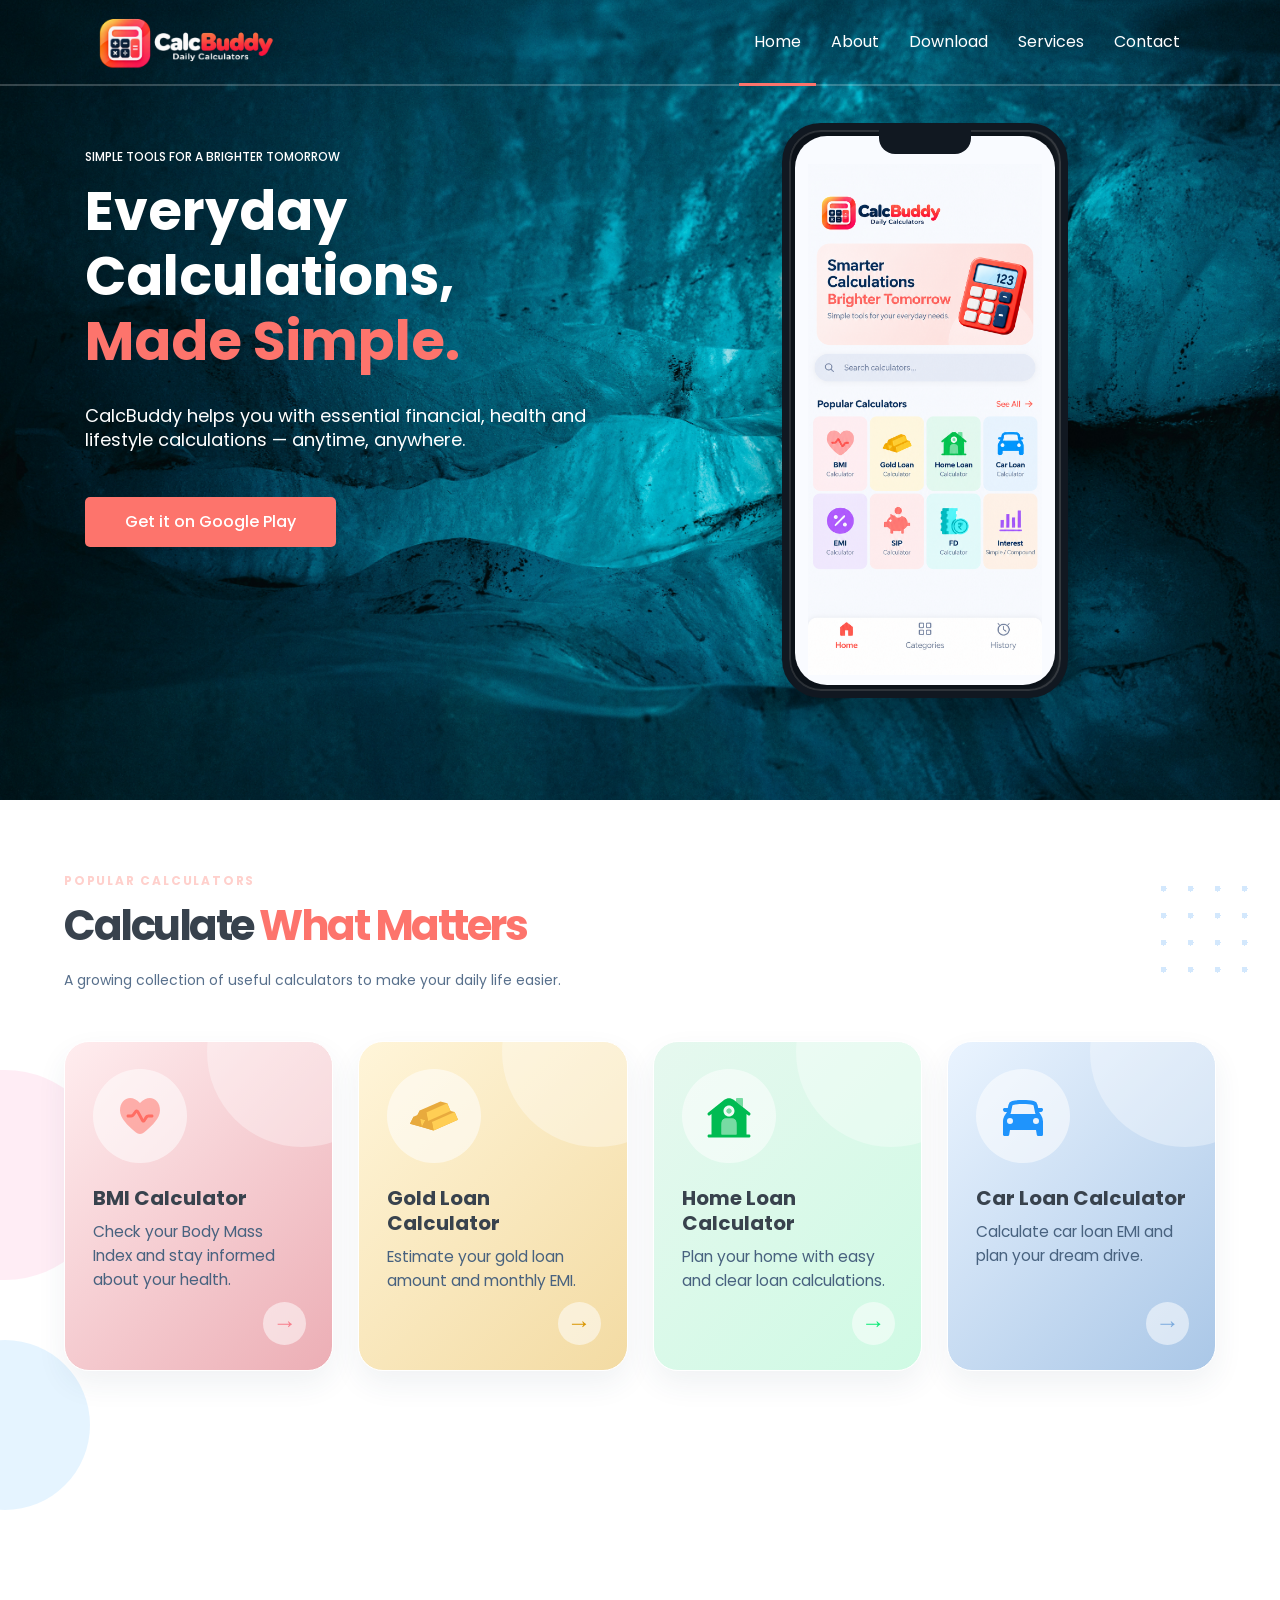
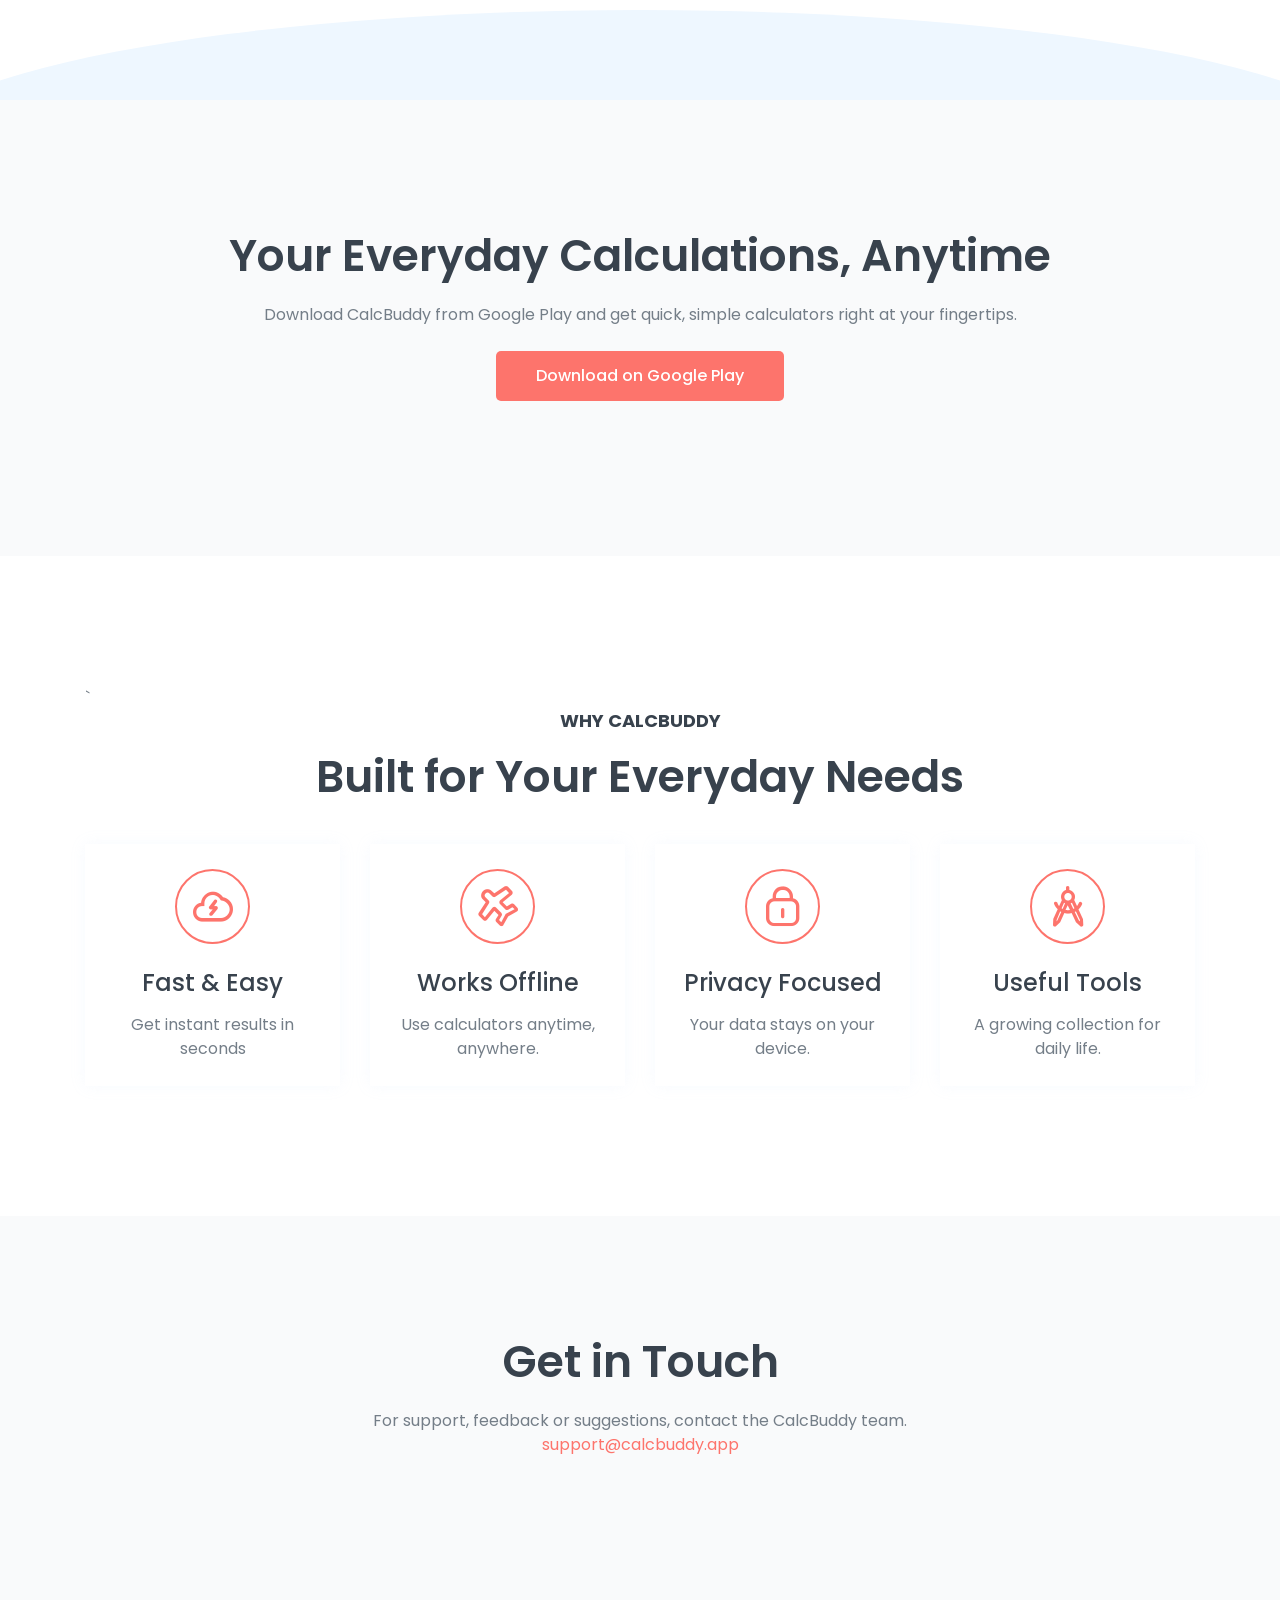
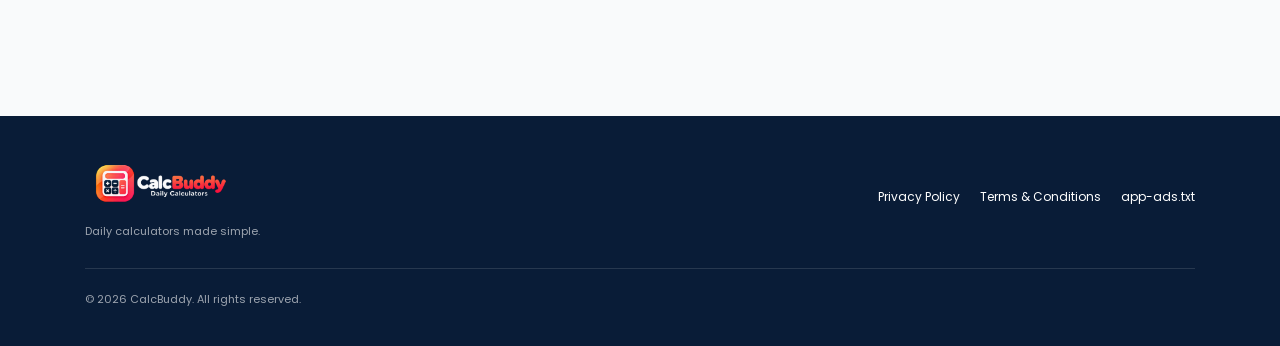
==== commit 8dd1a56b: "completd the ad text" ====
--- a/index.html
+++ b/index.html
@@ -90,7 +90,7 @@
                                         <a class="page-scroll" href="#about">About</a>
                                     </li>
                                     <li class="nav-item">
-                                        <a class="page-scroll" href="#packges">Packges</a>
+                                        <a class="page-scroll" href="#packges">Download </a>
                                     </li>
                                     <li class="nav-item">
                                         <a class="page-scroll" href="#services">Services</a>
@@ -209,7 +209,7 @@
 
     <!--====== SERVICES PART START ======-->
 
-    <section id="services" class="services_area pt-120">
+    <section id="services" class="services_area pt-130 pb-130">
         <div class="container">`
             <div class="row justify-content-center">
                 <div class="col-lg-12">
@@ -312,10 +312,10 @@
       </div>
       <div class="footer-links">
         <a href="privacy-policy.html">Privacy Policy</a>
-        <a href="contact.html">Contact</a>
+        <a href="terms-and-conditions.html">Terms & Conditions</a>
         <a href="app-ads.txt">app-ads.txt</a>
       </div>
-      <p class="copyright">© 2026 CalcBuddy. All rights reserved.</p>
+      <p class="copyright">© <span class="copyright-year"></span> CalcBuddy. All rights reserved.</p>
     </div>
   </footer>
   
--- a/assets/css/style.css
+++ b/assets/css/style.css
@@ -38,6 +38,9 @@
     --navy: #102f55;
   --text: #58708c;
   --bg-dark: #091c37;
+    --primary-dark: #2c3e50;
+      --border: #e8ebf0;
+  --shadow: 0 10px 30px rgba(44, 62, 80, 0.08);
 }
 
 body {
@@ -1882,6 +1885,7 @@
 ===========================*/
 .contact_area {
   background-color: var(--color-light);
+  min-height: 500px;
 }
 
 .single_form {
@@ -2159,13 +2163,7 @@
   position: relative;
   overflow: hidden;
   padding: 72px 5vw 120px;
-  background: radial-gradient(
-      circle at 2% 3%,
-      #ffeaf5 0 100px,
-      transparent 101px
-    ),
-    radial-gradient(circle at 100% 96%, #fff0f3 0 140px, transparent 141px),
-    #fff;
+
 }
 .page:after {
   content: "";
@@ -2177,12 +2175,7 @@
   background: #eef7ff;
   border-radius: 50% 50% 0 0/55% 55% 0 0;
 }
-section {
-  position: relative;
-  z-index: 2;
-  max-width: 1510px;
-  margin: auto;
-}
+
 .copy {
   max-width: 950px;
 }
@@ -2744,4 +2737,131 @@
   .copyright {
     grid-column: auto;
   }
+}
+
+
+.site-header {
+  background: var(--bg-dark);
+  color: #fff;
+  padding: 18px 24px;
+  position: sticky;
+  top: 0;
+  z-index: 10;
+  box-shadow: 0 4px 18px rgba(0,0,0,.12);
+}
+
+.header-inner {
+  max-width: 1050px;
+  margin: 0 auto;
+  display: flex;
+  align-items: center;
+  justify-content: space-between;
+  gap: 20px;
+}
+
+.brand {
+  color: #fff;
+  font-size: 22px;
+  font-weight: 700;
+  letter-spacing: -.3px;
+}
+
+.brand span {
+  color: var(--color-primary);
+}
+
+.nav {
+  display: flex;
+  gap: 22px;
+  flex-wrap: wrap;
+}
+
+.nav a {
+  color: rgba(255,255,255,.9);
+  font-size: 14px;
+  font-weight: 500;
+}
+.site-header .nav a.active{
+  color: var(--color-primary);
+}
+
+.nav a:hover { color: var(--color-primary); }
+
+.hero {
+  background: linear-gradient(135deg, var(--bg-dark), #40556b);
+  color: #fff;
+  padding: 58px 24px 62px;
+}
+
+.hero-inner {
+  max-width: 1050px;
+  margin: 0 auto;
+}
+.eyebrow {
+  color: #ffd0cc;
+  text-transform: uppercase;
+  letter-spacing: 1.8px;
+  font-size: 12px;
+  font-weight: 700;
+}
+
+.hero h1 {
+  margin: 8px 0 10px;
+  font-size: clamp(30px, 5vw, 46px);
+  line-height: 1.15;
+  color: var(--color-white);
+}
+
+.hero p {
+  margin: 0;
+  max-width: 720px;
+  color: rgba(255,255,255,.82);
+}
+
+
+.content-card {
+  background: var(--color-white);
+  border: 1px solid var(--border);
+  border-radius: 18px;
+  box-shadow: var(--shadow);
+  padding: clamp(24px, 5vw, 48px);
+}
+
+.content-card h2 {
+  color: var(--primary-dark);
+  font-size: 22px;
+  margin: 34px 0 10px;
+}
+
+.content-card h2:first-child { margin-top: 0; }
+
+.content-card h3 {
+  color: var(--primary-dark);
+  font-size: 17px;
+  margin-top: 25px;
+}
+
+.content-card p,
+.content-card li {
+  color: #4b5563;
+  font-size: 15px;
+}
+
+.content-card ul {
+  padding-left: 22px;
+}
+
+.date {
+  display: inline-block;
+  margin-bottom: 20px;
+  color: var(--muted);
+  font-size: 13px;
+}
+
+.notice {
+  border-left: 4px solid var(--color-primary);
+  background: #fff5f4;
+  padding: 14px 18px;
+  border-radius: 8px;
+  margin: 20px 0;
 }
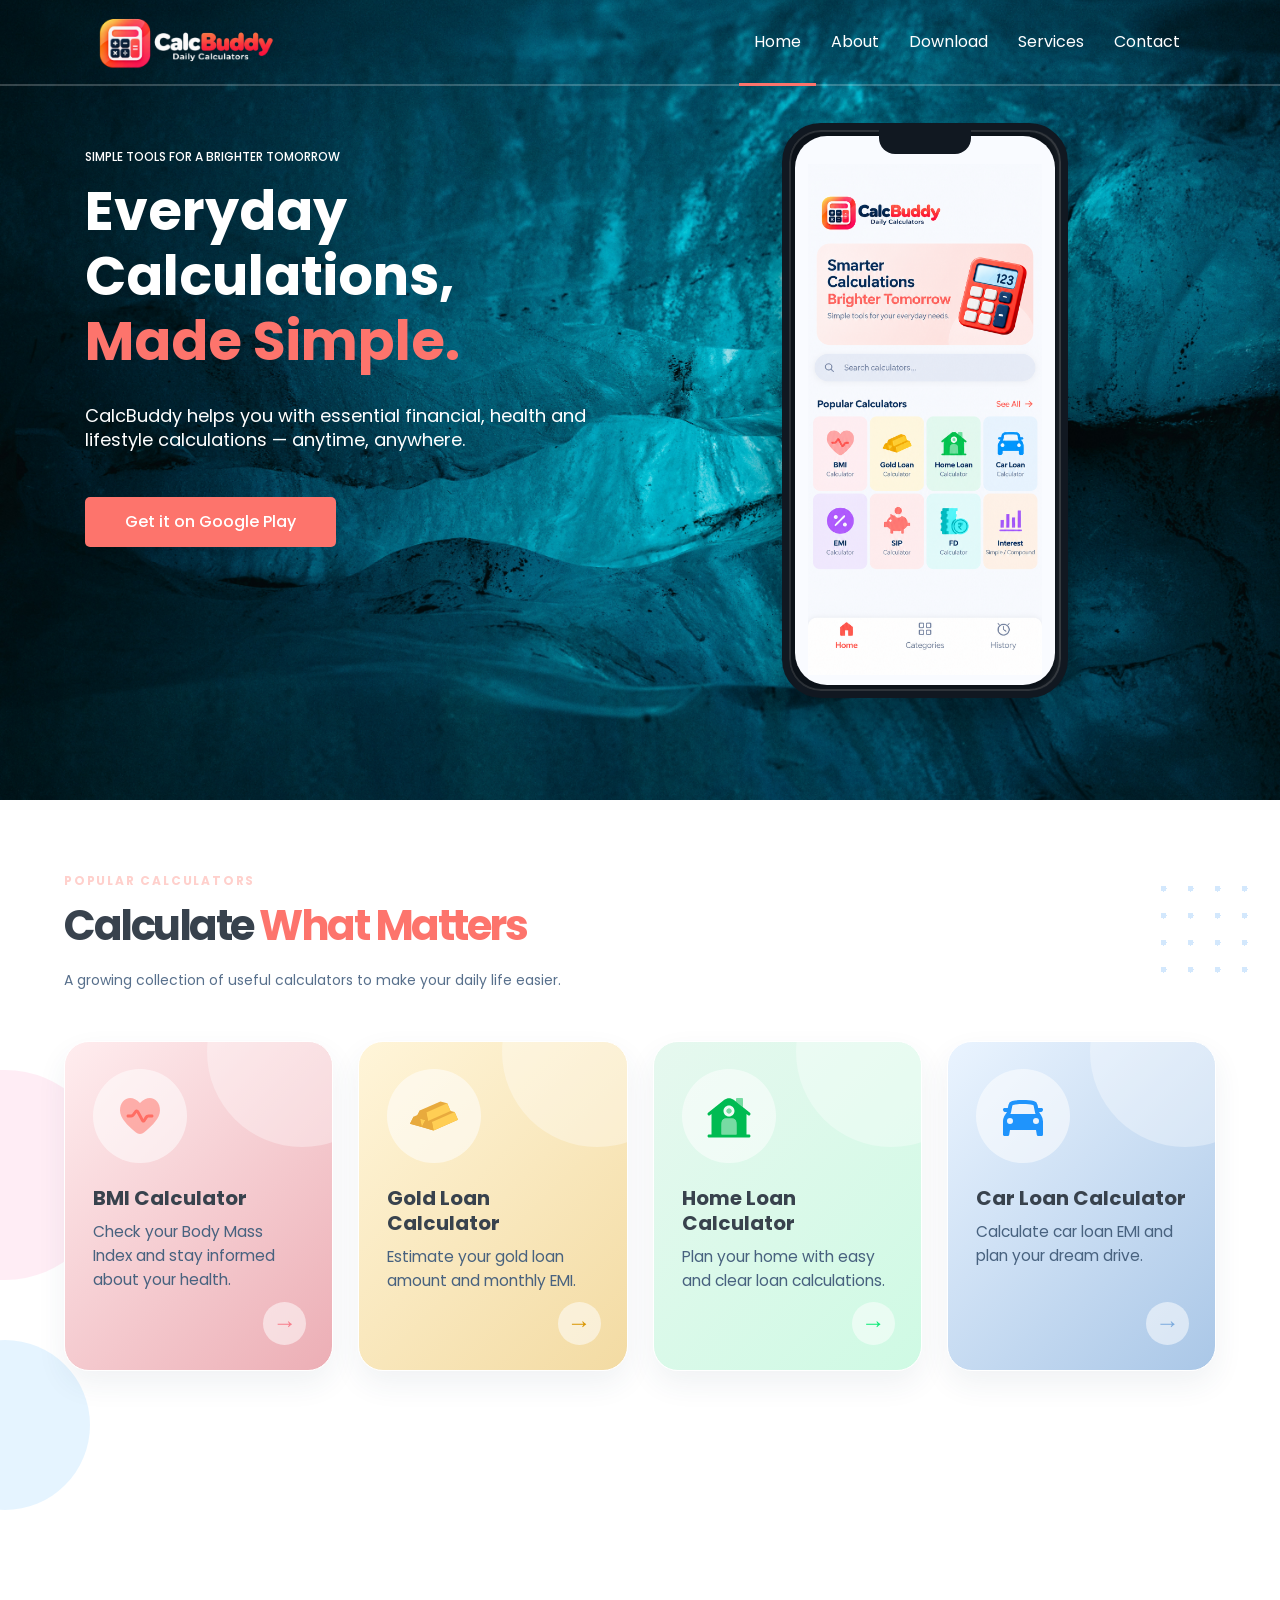
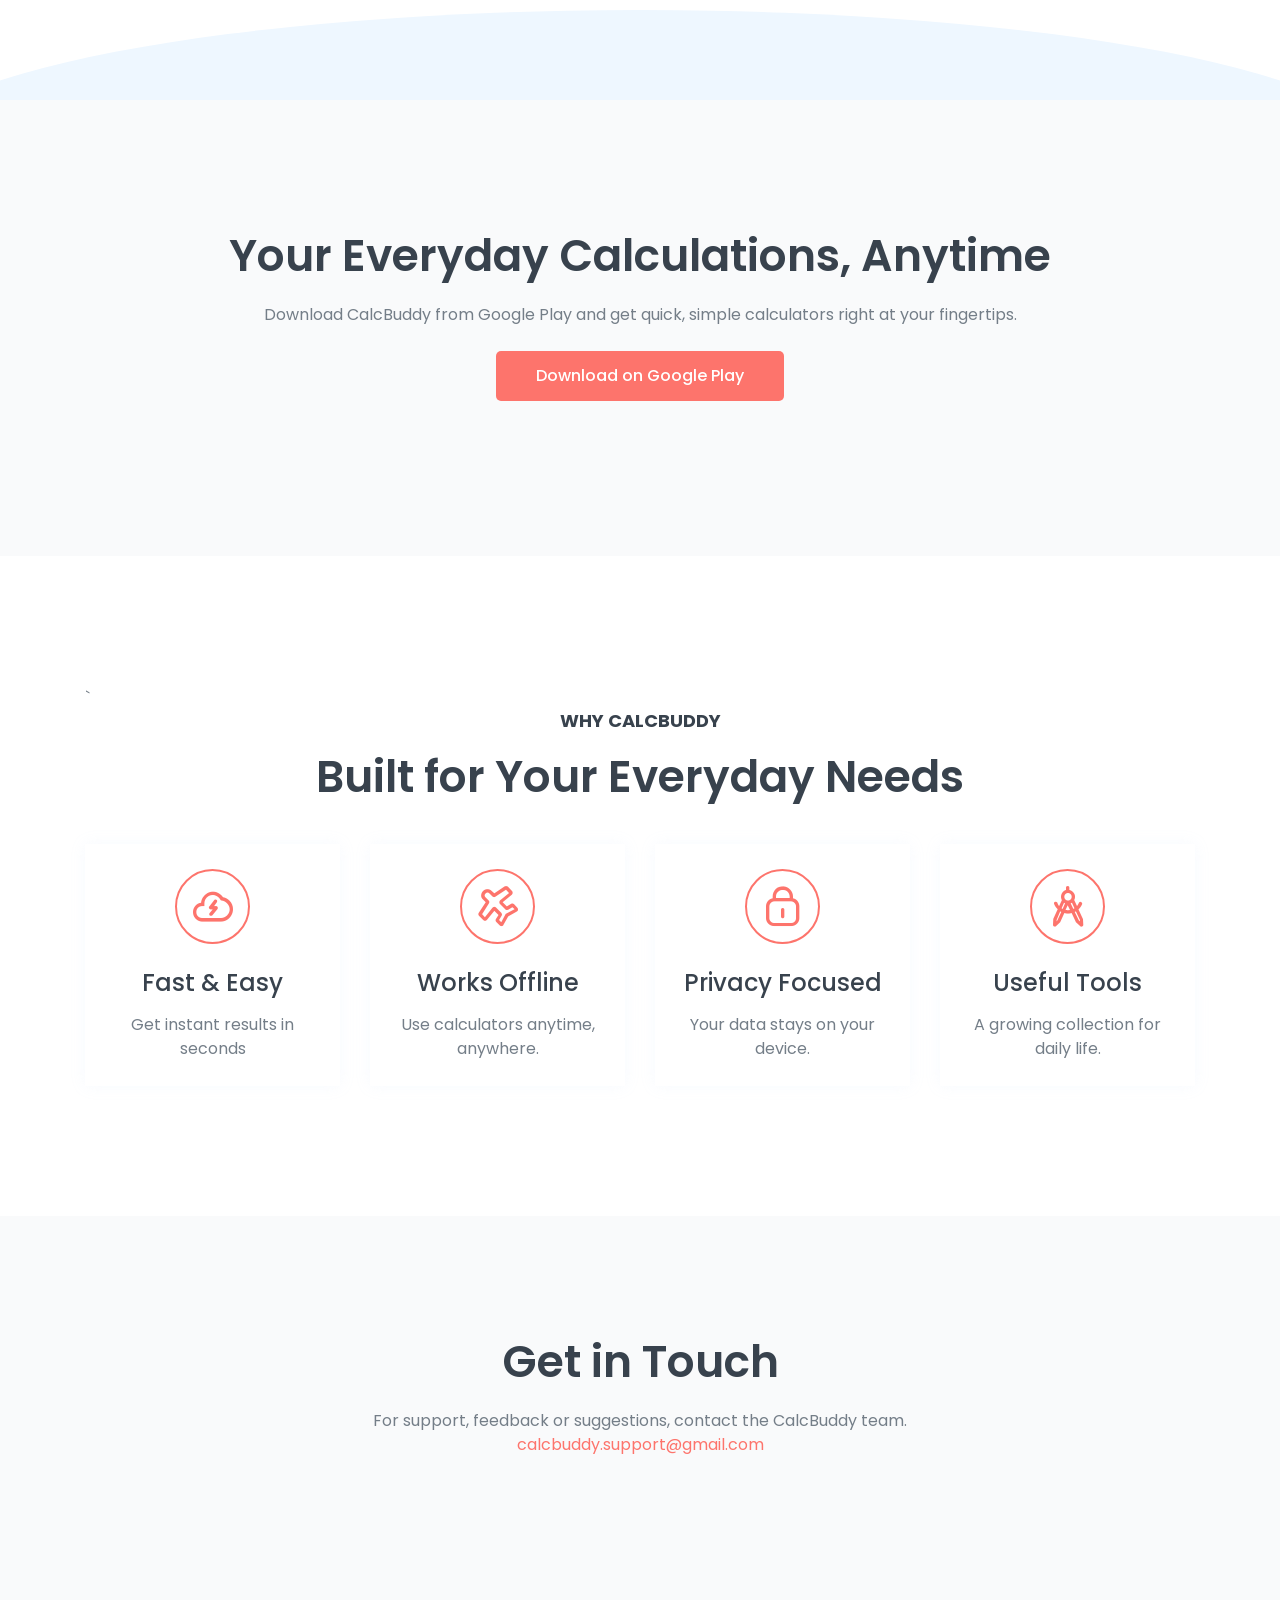
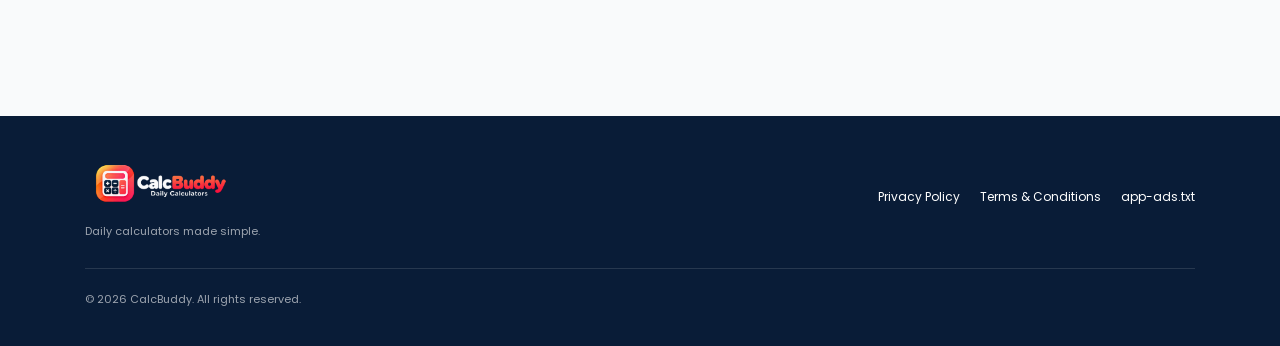
==== commit 68fa87a4: "email updated" ====
--- a/index.html
+++ b/index.html
@@ -290,7 +290,7 @@
                     <div class="section_title text-center pb-25">
                         <h3 class="title">Get in Touch</h3>
                         <p>For support, feedback or suggestions, contact the CalcBuddy team. </p>
-                        <a class="contact-email" href="mailto:support@calcbuddy.app">support@calcbuddy.app</a>
+                        <a class="contact-email" href="mailto:calcbuddy.support@gmail.com">calcbuddy.support@gmail.com</a>
                     </div> <!-- section title -->
                 </div>
                  
